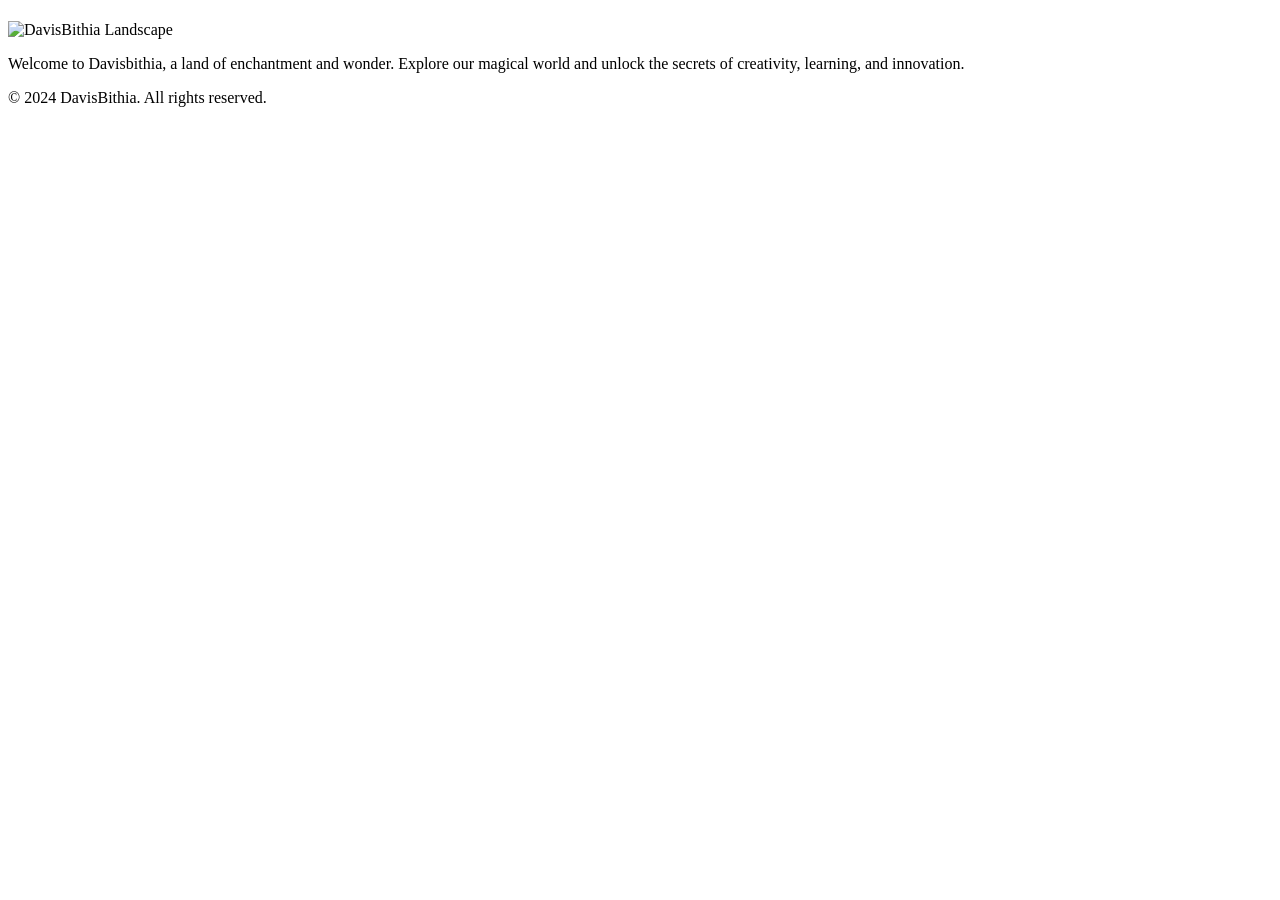
==== index.html @ 9f544354 "Update the css style reference" ====
<!DOCTYPE html>
<html lang="en">
<head>
    <meta charset="UTF-8">
    <meta name="viewport" content="width=device-width, initial-scale=1.0">
    <title>Welcome to DavisBithia</title>
    <link rel="stylesheet" href="style.css">
</head>
<body>
    <header>
        <h1></h1>
    </header>
    <main>
        <img src="assets/davisbithia.png" alt="DavisBithia Landscape">
        <section class="description">
            <p>Welcome to Davisbithia, a land of enchantment and wonder. Explore our magical world and unlock the secrets of creativity, learning, and innovation.</p>
        </section>
        <!-- <section class="topics">
            <h2>Explore Our Topics</h2>
            <ul>
                <li><a href="#second-brain">Creating a Second Brain</a></li>
                <li><a href="#private-llms">Learning to Use Private LLMs for AI</a></li>
            </ul>
        </section> -->
    </main>
    <footer>
        <p>&copy; 2024 DavisBithia. All rights reserved.</p>
    </footer>
</body>
</html>
---- style.css ----
.responsive-image {
    width: 100%; /* Make the image width 100% of the container */
    height: auto; /* Keep the aspect ratio of the image */
}

/* body, html {
    font-family: 'Arial', sans-serif;
    margin: 0;
    padding: 0;
    background-color: #f0f8ff;
    color: #333;
    text-align: center;
    overflow-x: hidden;
}

header {
    background-color: #6b8e23;
    color: #fff;
    padding: 20px;
}

main {
    padding: 20px;
}

img {
    max-width: 100%;
    height: auto;
    border-radius: 10px;
}

.description {
    margin: 20px 0;
}

.topics {
    margin: 20px 0;
}

.topics ul {
    list-style-type: none;
    padding: 0;
}

.topics li {
    margin: 10px 0;
}

.topics a {
    text-decoration: none;
    color: #6b8e23;
    font-weight: bold;
}

footer {
    background-color: #6b8e23;
    color: #fff;
    padding: 10px;
    position: fixed;
    width: 100%;
    bottom: 0;
}
 */
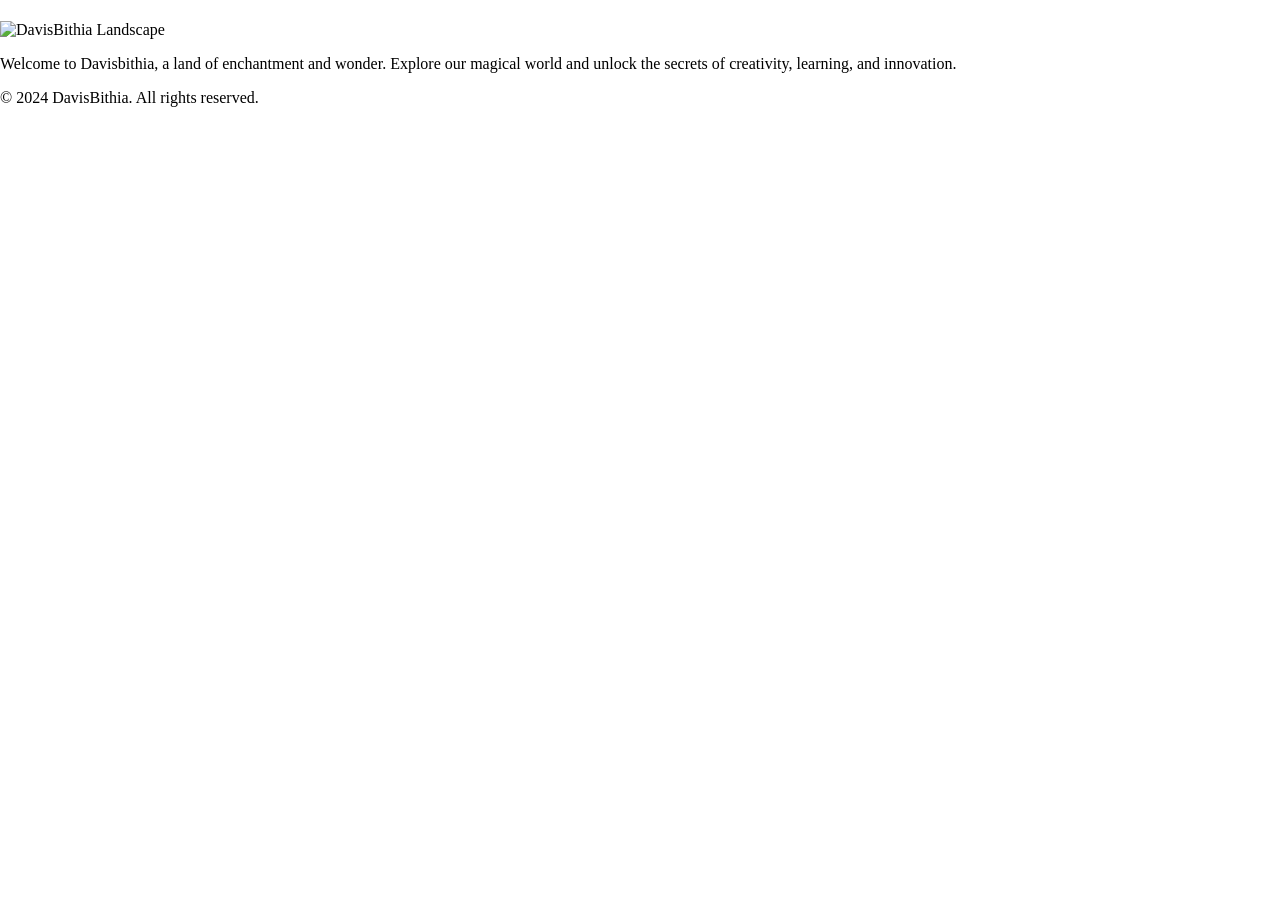
==== commit 498b90ef: "Make image responsive to fit screen size - Add responsive-image class to main image - Add body/html " ====
--- a/index.html
+++ b/index.html
@@ -11,7 +11,7 @@
         <h1></h1>
     </header>
     <main>
-        <img src="assets/davisbithia.png" alt="DavisBithia Landscape">
+        <img src="assets/davisbithia-header.png" alt="DavisBithia Landscape" class="responsive-image">
         <section class="description">
             <p>Welcome to Davisbithia, a land of enchantment and wonder. Explore our magical world and unlock the secrets of creativity, learning, and innovation.</p>
         </section>
--- a/style.css
+++ b/style.css
@@ -1,6 +1,22 @@
+body, html {
+    margin: 0;
+    padding: 0;
+    width: 100%;
+    height: 100%;
+    overflow-x: hidden; /* Prevent horizontal scrolling */
+}
+
+main {
+    width: 100%;
+    padding: 0;
+    margin: 0;
+}
+
 .responsive-image {
     width: 100%; /* Make the image width 100% of the container */
+    max-width: 100%; /* Prevent image from exceeding container */
     height: auto; /* Keep the aspect ratio of the image */
+    display: block; /* Remove any inline spacing */
 }
 
 /* body, html {
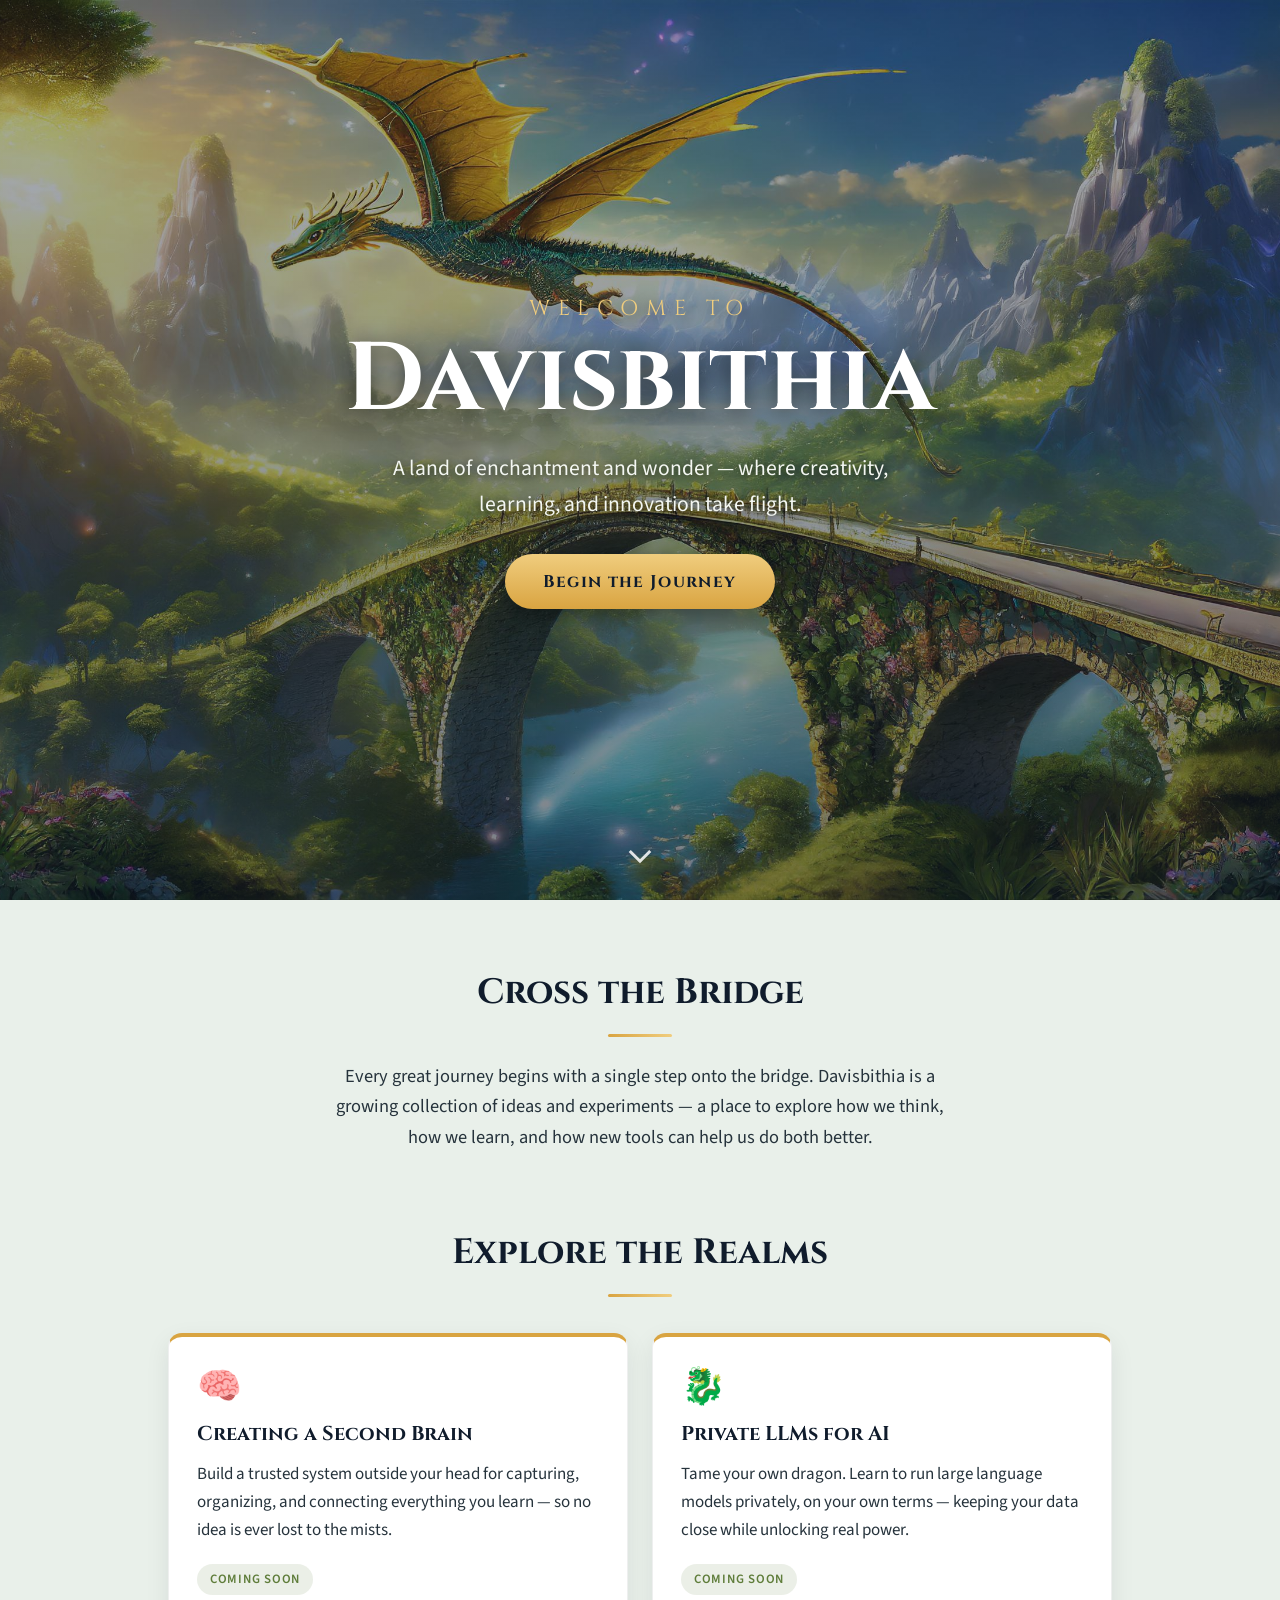
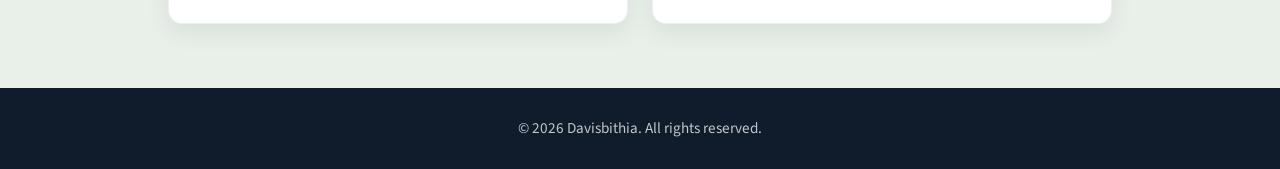
==== commit 54ee4a22: "Redesign landing page with full-screen hero and topic cards - Full-viewport hero using the dragon ar" ====
--- a/index.html
+++ b/index.html
@@ -3,28 +3,68 @@
 <head>
     <meta charset="UTF-8">
     <meta name="viewport" content="width=device-width, initial-scale=1.0">
-    <title>Welcome to DavisBithia</title>
+    <title>Davisbithia — A Land of Enchantment &amp; Wonder</title>
+    <meta name="description" content="Welcome to Davisbithia, a land of enchantment and wonder. Explore a magical world of creativity, learning, and innovation.">
+    <link rel="preconnect" href="https://fonts.googleapis.com">
+    <link rel="preconnect" href="https://fonts.gstatic.com" crossorigin>
+    <link href="https://fonts.googleapis.com/css2?family=Cinzel:wght@500;700&family=Source+Sans+3:ital,wght@0,400;0,600;1,400&display=swap" rel="stylesheet">
     <link rel="stylesheet" href="style.css">
 </head>
 <body>
-    <header>
-        <h1></h1>
+
+    <!-- Hero -->
+    <header class="hero">
+        <div class="hero-overlay">
+            <p class="hero-kicker">Welcome to</p>
+            <h1 class="hero-title">Davisbithia</h1>
+            <p class="hero-tagline">A land of enchantment and wonder — where creativity, learning, and innovation take flight.</p>
+            <a class="hero-cta" href="#explore">Begin the Journey</a>
+        </div>
+        <a class="hero-scroll" href="#explore" aria-label="Scroll down to explore">
+            <span class="chevron"></span>
+        </a>
     </header>
+
     <main>
-        <img src="assets/davisbithia-header.png" alt="DavisBithia Landscape" class="responsive-image">
-        <section class="description">
-            <p>Welcome to Davisbithia, a land of enchantment and wonder. Explore our magical world and unlock the secrets of creativity, learning, and innovation.</p>
+        <!-- Intro -->
+        <section class="intro" id="explore">
+            <h2>Cross the Bridge</h2>
+            <p>
+                Every great journey begins with a single step onto the bridge. Davisbithia is a
+                growing collection of ideas and experiments — a place to explore how we think,
+                how we learn, and how new tools can help us do both better.
+            </p>
         </section>
-        <!-- <section class="topics">
-            <h2>Explore Our Topics</h2>
-            <ul>
-                <li><a href="#second-brain">Creating a Second Brain</a></li>
-                <li><a href="#private-llms">Learning to Use Private LLMs for AI</a></li>
-            </ul>
-        </section> -->
+
+        <!-- Topics -->
+        <section class="topics">
+            <h2>Explore the Realms</h2>
+            <div class="card-grid">
+                <article class="card">
+                    <div class="card-icon" aria-hidden="true">🧠</div>
+                    <h3>Creating a Second Brain</h3>
+                    <p>
+                        Build a trusted system outside your head for capturing, organizing, and
+                        connecting everything you learn — so no idea is ever lost to the mists.
+                    </p>
+                    <span class="card-badge">Coming soon</span>
+                </article>
+                <article class="card">
+                    <div class="card-icon" aria-hidden="true">🐉</div>
+                    <h3>Private LLMs for AI</h3>
+                    <p>
+                        Tame your own dragon. Learn to run large language models privately, on
+                        your own terms — keeping your data close while unlocking real power.
+                    </p>
+                    <span class="card-badge">Coming soon</span>
+                </article>
+            </div>
+        </section>
     </main>
+
     <footer>
-        <p>&copy; 2024 DavisBithia. All rights reserved.</p>
+        <p>&copy; 2026 Davisbithia. All rights reserved.</p>
     </footer>
+
 </body>
 </html>
--- a/style.css
+++ b/style.css
@@ -1,79 +1,227 @@
-body, html {
+/* ===== Davisbithia — palette drawn from the hero artwork =====
+   deep night blue, misty valley green, dragon gold          */
+
+:root {
+    --night:      #101c2c;
+    --night-soft: #182a40;
+    --mist:       #e9f0ea;
+    --ink:        #26333c;
+    --gold:       #d9a441;
+    --gold-soft:  #f0cd7e;
+    --leaf:       #5f7d3a;
+    --heading:    'Cinzel', 'Georgia', serif;
+    --body:       'Source Sans 3', 'Helvetica Neue', Arial, sans-serif;
+}
+
+* { box-sizing: border-box; }
+
+html { scroll-behavior: smooth; }
+
+body {
     margin: 0;
-    padding: 0;
-    width: 100%;
-    height: 100%;
-    overflow-x: hidden; /* Prevent horizontal scrolling */
-}
+    font-family: var(--body);
+    font-size: 1.0625rem;
+    line-height: 1.65;
+    color: var(--ink);
+    background-color: var(--mist);
+}
+
+/* ===== Hero ===== */
+
+.hero {
+    position: relative;
+    min-height: 100svh;
+    display: flex;
+    align-items: center;
+    justify-content: center;
+    text-align: center;
+    background-image:
+        linear-gradient(rgba(16, 28, 44, 0.35), rgba(16, 28, 44, 0.55)),
+        url("assets/davisbithia_dragon.jpg");
+    background-size: cover;
+    background-position: center;
+    padding: 2rem 1.25rem;
+}
+
+.hero-overlay {
+    max-width: 46rem;
+}
+
+.hero-kicker {
+    margin: 0 0 0.25rem;
+    font-family: var(--heading);
+    font-size: clamp(1rem, 2.5vw, 1.35rem);
+    letter-spacing: 0.35em;
+    text-transform: uppercase;
+    color: var(--gold-soft);
+    text-shadow: 0 2px 12px rgba(0, 0, 0, 0.6);
+}
+
+.hero-title {
+    margin: 0;
+    font-family: var(--heading);
+    font-weight: 700;
+    font-size: clamp(3rem, 10vw, 6rem);
+    line-height: 1.05;
+    color: #fff;
+    text-shadow: 0 3px 24px rgba(0, 0, 0, 0.65);
+}
+
+.hero-tagline {
+    margin: 1.25rem auto 2rem;
+    max-width: 34rem;
+    font-size: clamp(1.1rem, 2.8vw, 1.35rem);
+    color: #f4f7f2;
+    text-shadow: 0 2px 10px rgba(0, 0, 0, 0.7);
+}
+
+.hero-cta {
+    display: inline-block;
+    padding: 0.85rem 2.4rem;
+    font-family: var(--heading);
+    font-weight: 700;
+    letter-spacing: 0.08em;
+    text-decoration: none;
+    color: var(--night);
+    background: linear-gradient(180deg, var(--gold-soft), var(--gold));
+    border-radius: 999px;
+    box-shadow: 0 6px 20px rgba(0, 0, 0, 0.35);
+    transition: transform 0.15s ease, box-shadow 0.15s ease;
+}
+
+.hero-cta:hover,
+.hero-cta:focus-visible {
+    transform: translateY(-2px);
+    box-shadow: 0 10px 26px rgba(0, 0, 0, 0.45);
+}
+
+.hero-scroll {
+    position: absolute;
+    bottom: 1.5rem;
+    left: 50%;
+    transform: translateX(-50%);
+    padding: 1rem;
+}
+
+.chevron {
+    display: block;
+    width: 1rem;
+    height: 1rem;
+    border-right: 3px solid rgba(255, 255, 255, 0.85);
+    border-bottom: 3px solid rgba(255, 255, 255, 0.85);
+    transform: rotate(45deg);
+    animation: bob 2s ease-in-out infinite;
+}
+
+@keyframes bob {
+    0%, 100% { transform: rotate(45deg) translate(0, 0); }
+    50%      { transform: rotate(45deg) translate(4px, 4px); }
+}
+
+@media (prefers-reduced-motion: reduce) {
+    html { scroll-behavior: auto; }
+    .chevron { animation: none; }
+}
+
+/* ===== Sections ===== */
 
 main {
-    width: 100%;
-    padding: 0;
-    margin: 0;
-}
-
-.responsive-image {
-    width: 100%; /* Make the image width 100% of the container */
-    max-width: 100%; /* Prevent image from exceeding container */
-    height: auto; /* Keep the aspect ratio of the image */
-    display: block; /* Remove any inline spacing */
-}
-
-/* body, html {
-    font-family: 'Arial', sans-serif;
-    margin: 0;
-    padding: 0;
-    background-color: #f0f8ff;
-    color: #333;
-    text-align: center;
-    overflow-x: hidden;
-}
-
-header {
-    background-color: #6b8e23;
-    color: #fff;
-    padding: 20px;
-}
-
-main {
-    padding: 20px;
-}
-
-img {
-    max-width: 100%;
-    height: auto;
-    border-radius: 10px;
-}
-
-.description {
-    margin: 20px 0;
-}
+    max-width: 62rem;
+    margin: 0 auto;
+    padding: 4rem 1.5rem;
+}
+
+h2 {
+    font-family: var(--heading);
+    font-size: clamp(1.6rem, 4vw, 2.2rem);
+    color: var(--night);
+    text-align: center;
+    margin: 0 0 1rem;
+}
+
+h2::after {
+    content: "";
+    display: block;
+    width: 4rem;
+    height: 3px;
+    margin: 0.75rem auto 0;
+    background: linear-gradient(90deg, var(--gold), var(--gold-soft));
+    border-radius: 2px;
+}
+
+.intro p {
+    max-width: 40rem;
+    margin: 1.5rem auto 0;
+    text-align: center;
+    font-size: 1.15rem;
+}
+
+/* ===== Topic cards ===== */
 
 .topics {
-    margin: 20px 0;
-}
-
-.topics ul {
-    list-style-type: none;
-    padding: 0;
-}
-
-.topics li {
-    margin: 10px 0;
-}
-
-.topics a {
-    text-decoration: none;
-    color: #6b8e23;
-    font-weight: bold;
-}
+    margin-top: 4.5rem;
+}
+
+.card-grid {
+    display: grid;
+    grid-template-columns: repeat(auto-fit, minmax(17rem, 1fr));
+    gap: 1.5rem;
+    margin-top: 2.25rem;
+}
+
+.card {
+    position: relative;
+    background: #fff;
+    border: 1px solid rgba(38, 51, 60, 0.08);
+    border-top: 4px solid var(--gold);
+    border-radius: 14px;
+    padding: 2rem 1.75rem 1.75rem;
+    box-shadow: 0 8px 24px rgba(16, 28, 44, 0.08);
+    transition: transform 0.15s ease, box-shadow 0.15s ease;
+}
+
+.card:hover {
+    transform: translateY(-4px);
+    box-shadow: 0 14px 32px rgba(16, 28, 44, 0.14);
+}
+
+.card-icon {
+    font-size: 2.25rem;
+    line-height: 1;
+    margin-bottom: 0.75rem;
+}
+
+.card h3 {
+    font-family: var(--heading);
+    font-size: 1.25rem;
+    color: var(--night);
+    margin: 0 0 0.6rem;
+}
+
+.card p {
+    margin: 0 0 1.25rem;
+}
+
+.card-badge {
+    display: inline-block;
+    font-size: 0.8rem;
+    font-weight: 600;
+    letter-spacing: 0.06em;
+    text-transform: uppercase;
+    color: var(--leaf);
+    background: rgba(95, 125, 58, 0.12);
+    padding: 0.3rem 0.8rem;
+    border-radius: 999px;
+}
+
+/* ===== Footer ===== */
 
 footer {
-    background-color: #6b8e23;
-    color: #fff;
-    padding: 10px;
-    position: fixed;
-    width: 100%;
-    bottom: 0;
-}
- */+    background: var(--night);
+    color: rgba(255, 255, 255, 0.75);
+    text-align: center;
+    padding: 1.75rem 1rem;
+    font-size: 0.95rem;
+}
+
+footer p { margin: 0; }
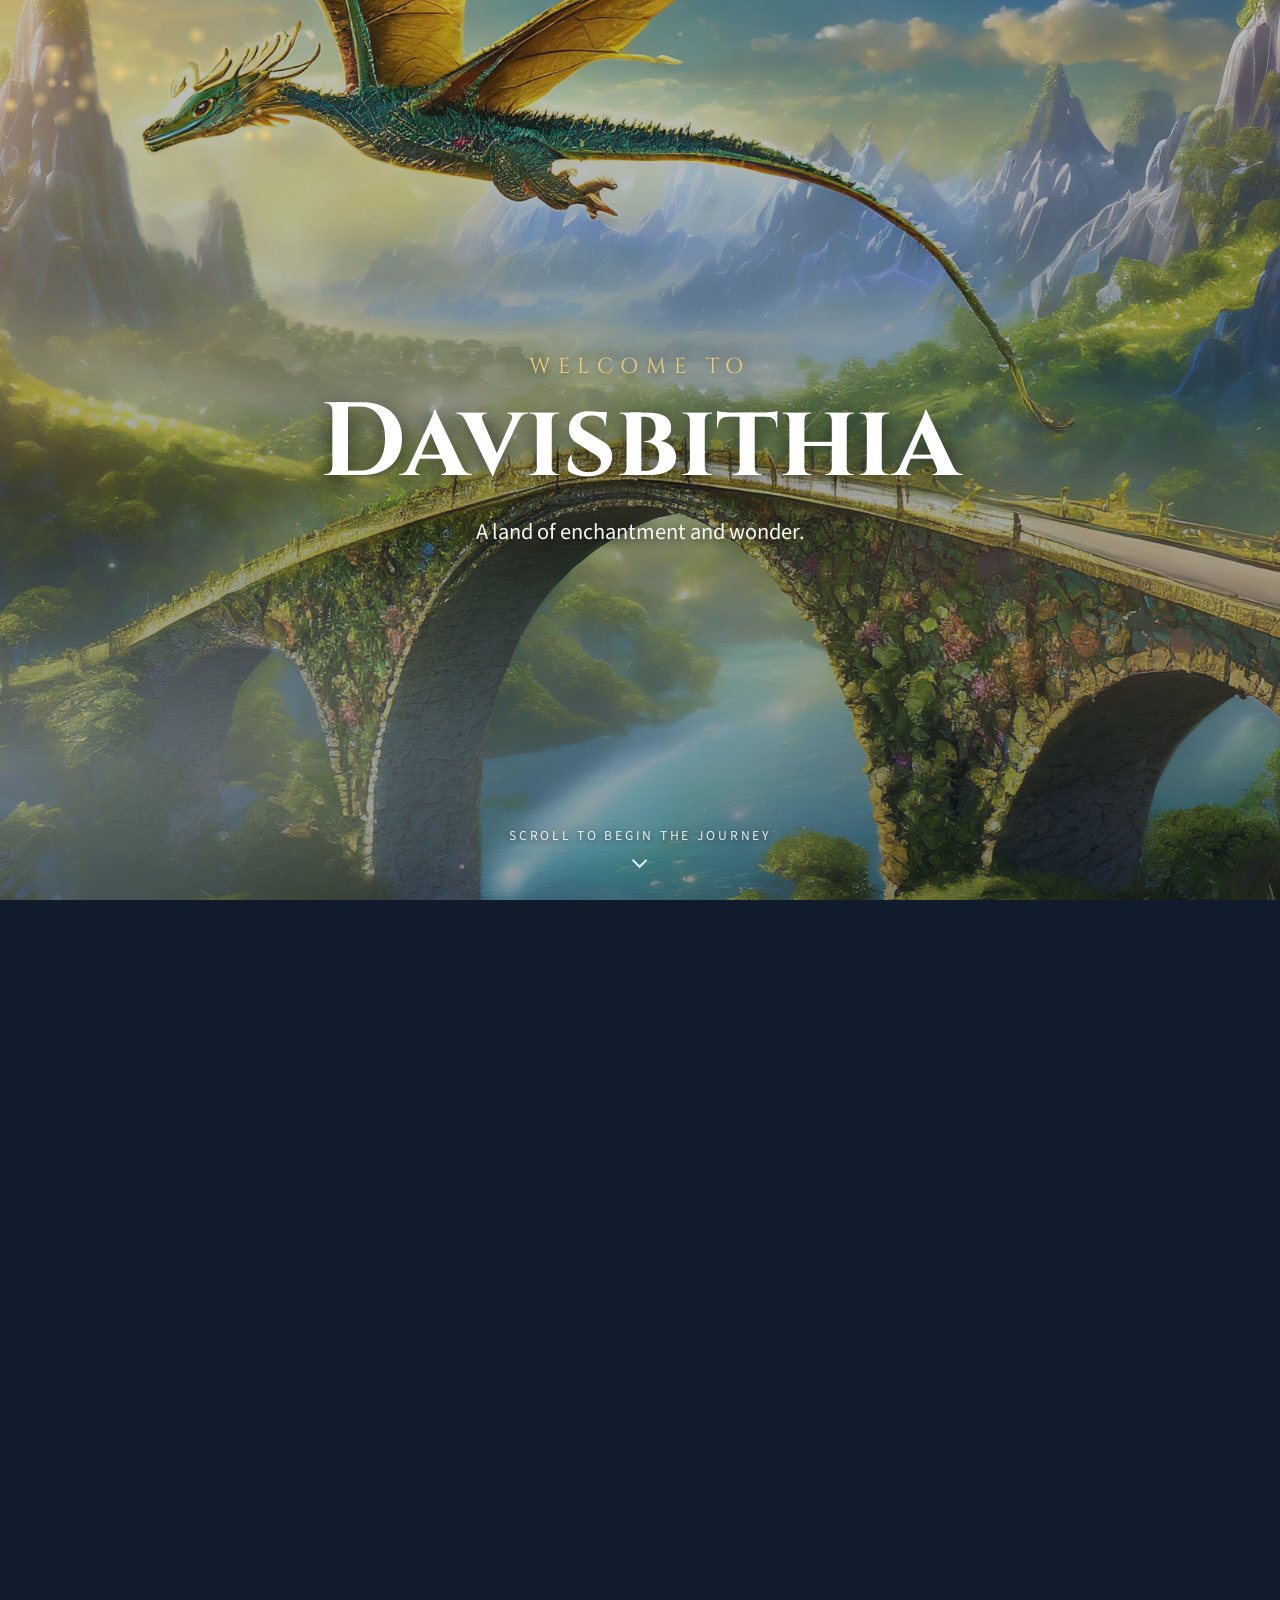
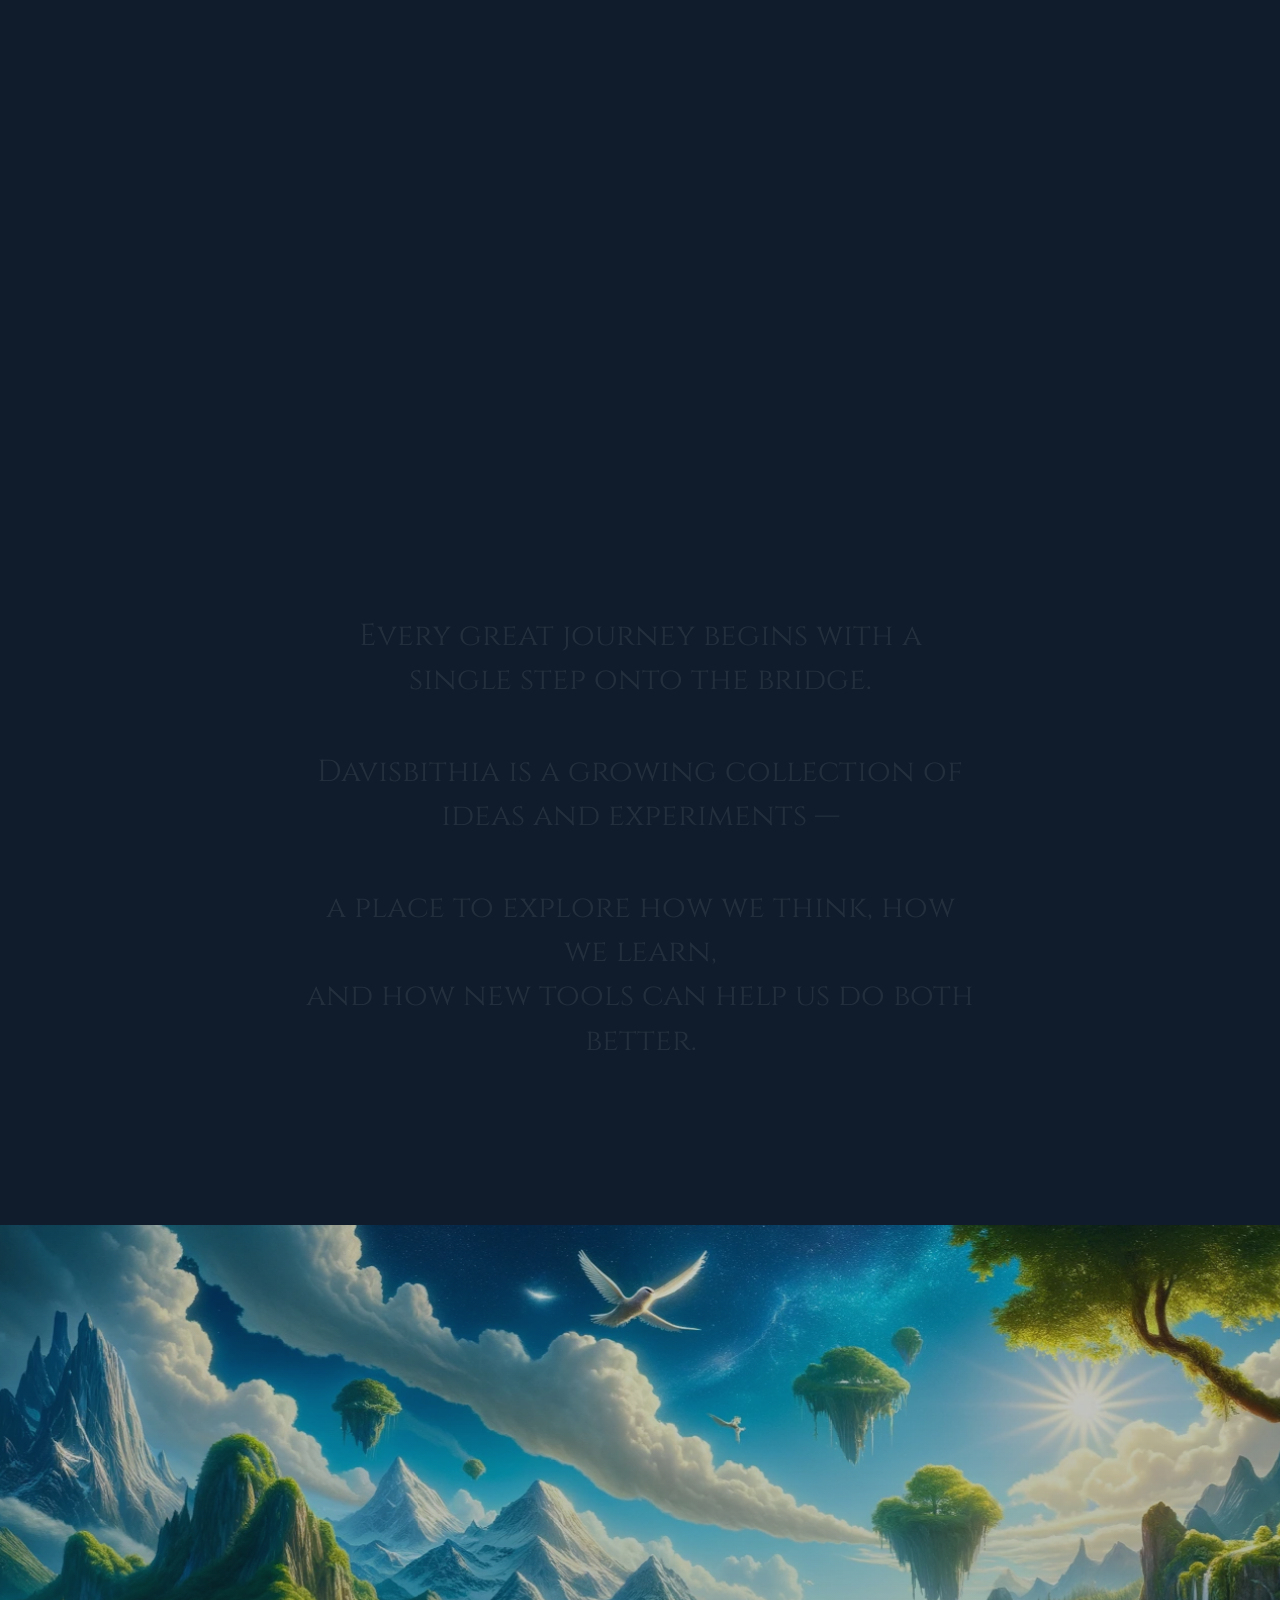
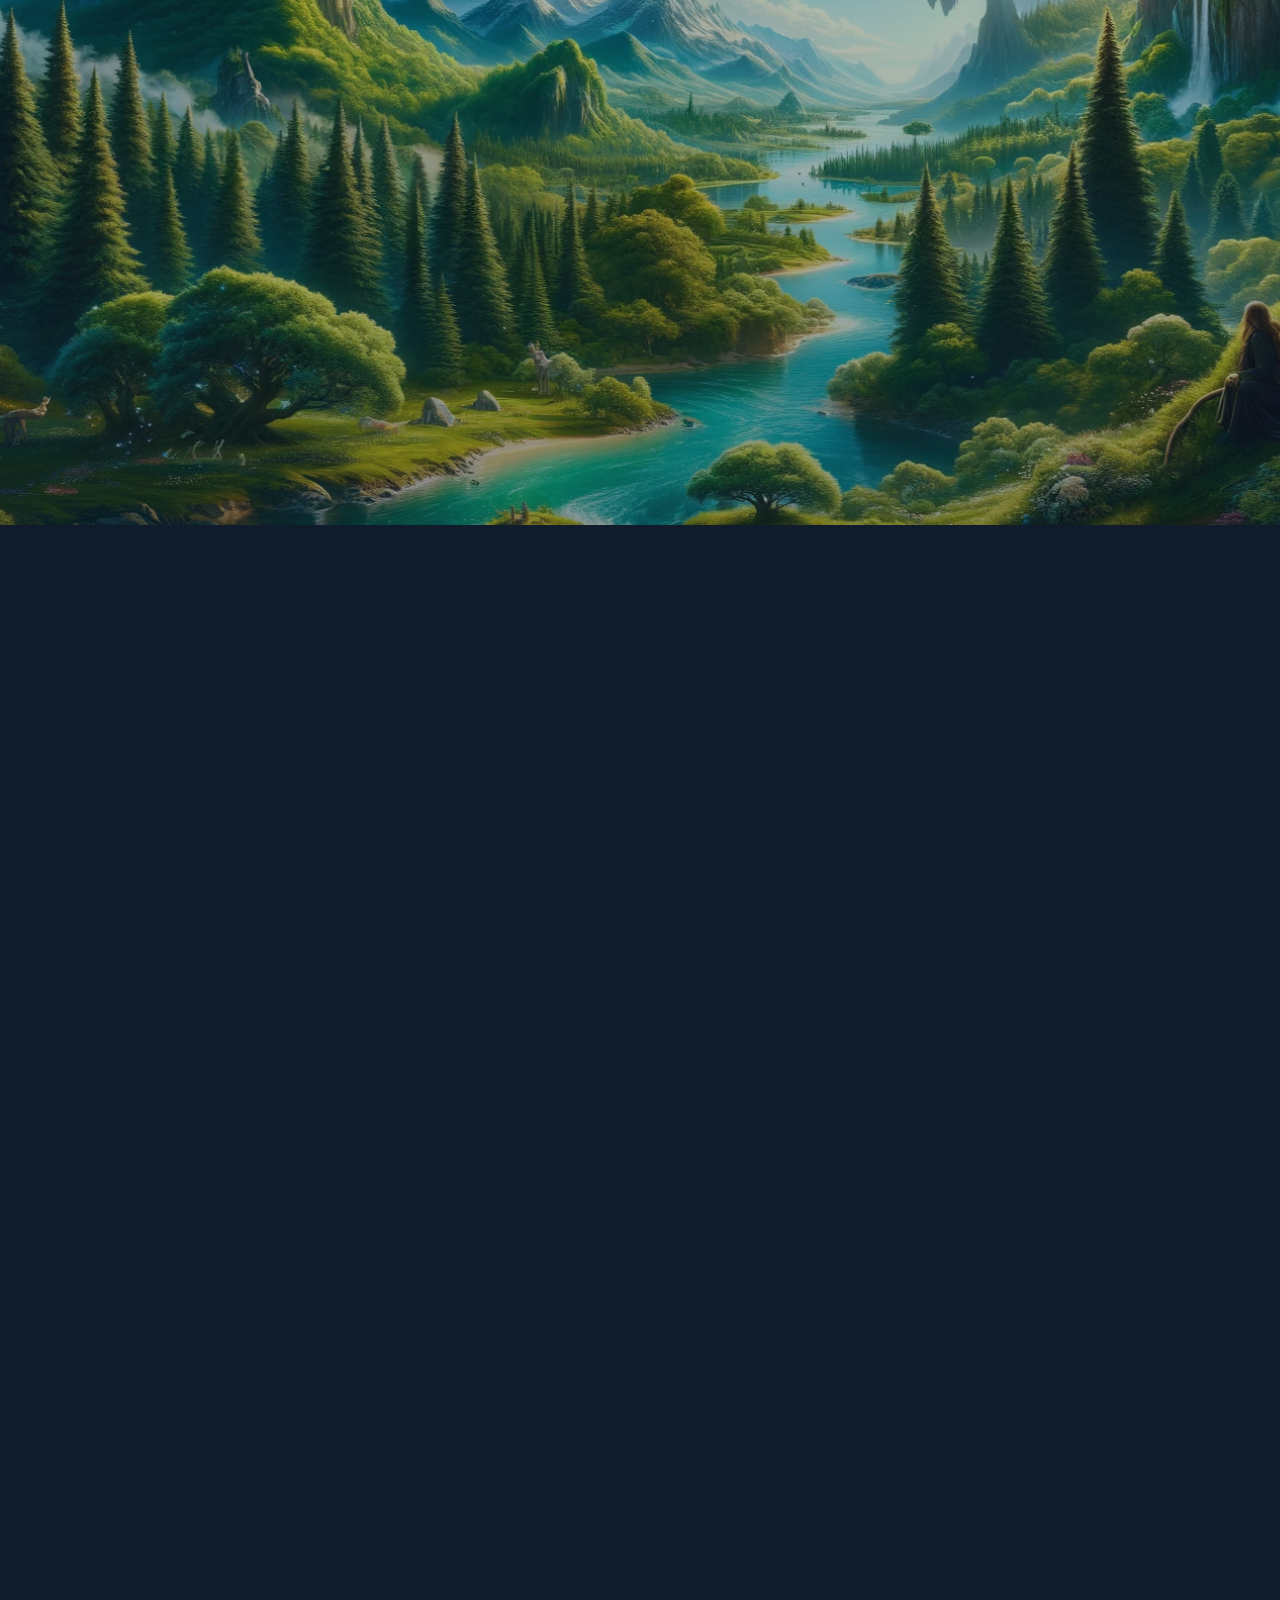
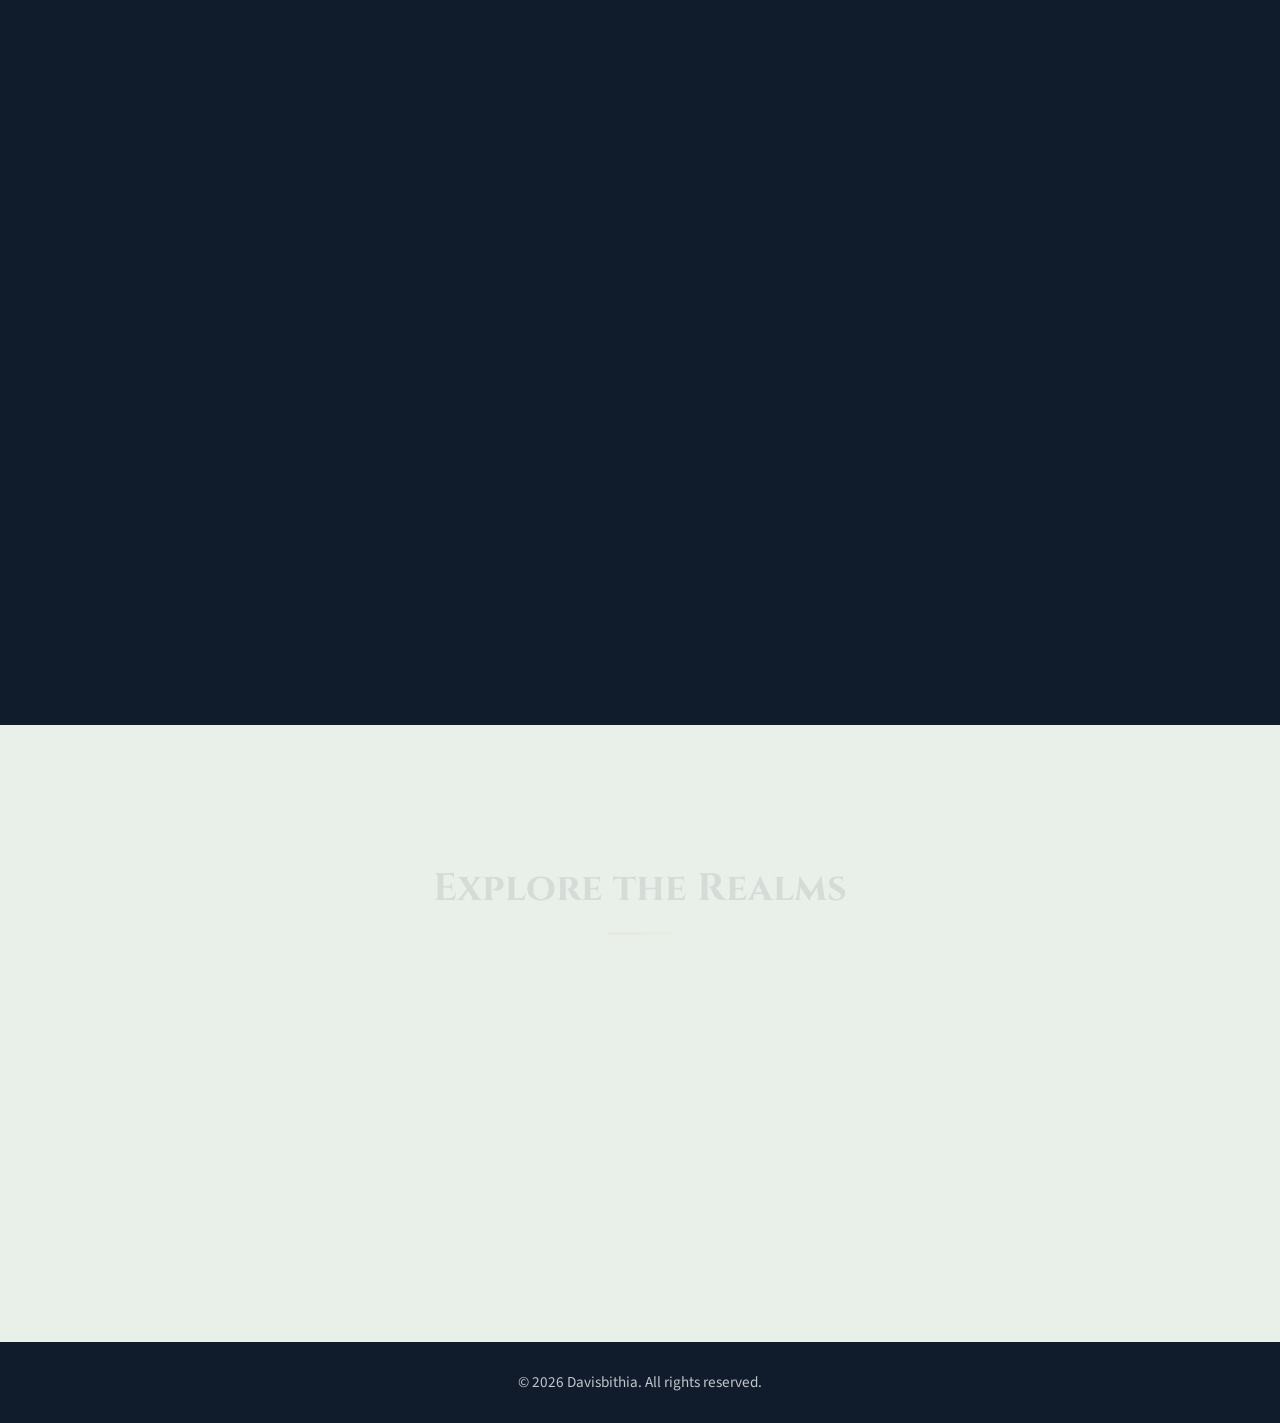
==== commit 007484b7: "Add scrollytelling experience with pinned scenes and scroll-driven animation - Pinned hero: scroll s" ====
--- a/index.html
+++ b/index.html
@@ -4,7 +4,7 @@
     <meta charset="UTF-8">
     <meta name="viewport" content="width=device-width, initial-scale=1.0">
     <title>Davisbithia — A Land of Enchantment &amp; Wonder</title>
-    <meta name="description" content="Welcome to Davisbithia, a land of enchantment and wonder. Explore a magical world of creativity, learning, and innovation.">
+    <meta name="description" content="Welcome to Davisbithia, a land of enchantment and wonder. Scroll to journey through a magical world of creativity, learning, and innovation.">
     <link rel="preconnect" href="https://fonts.googleapis.com">
     <link rel="preconnect" href="https://fonts.gstatic.com" crossorigin>
     <link href="https://fonts.googleapis.com/css2?family=Cinzel:wght@500;700&family=Source+Sans+3:ital,wght@0,400;0,600;1,400&display=swap" rel="stylesheet">
@@ -12,59 +12,73 @@
 </head>
 <body>
 
-    <!-- Hero -->
-    <header class="hero">
-        <div class="hero-overlay">
+    <!-- ========== Chapter 1: The Arrival (pinned hero) ========== -->
+    <section class="scene scene-hero" id="arrival">
+        <div class="scene-bg" data-hero-bg>
+            <img src="assets/davisbithia_dragon.jpg" alt="A golden dragon soars over an ivy-covered stone bridge in the valley of Davisbithia">
+        </div>
+        <div class="mist mist-1" aria-hidden="true"></div>
+        <div class="mist mist-2" aria-hidden="true"></div>
+        <canvas class="fireflies" aria-hidden="true"></canvas>
+        <div class="hero-copy">
             <p class="hero-kicker">Welcome to</p>
             <h1 class="hero-title">Davisbithia</h1>
-            <p class="hero-tagline">A land of enchantment and wonder — where creativity, learning, and innovation take flight.</p>
-            <a class="hero-cta" href="#explore">Begin the Journey</a>
+            <p class="hero-tagline">A land of enchantment and wonder.</p>
         </div>
-        <a class="hero-scroll" href="#explore" aria-label="Scroll down to explore">
-            <span class="chevron"></span>
-        </a>
-    </header>
+        <p class="scroll-hint" aria-hidden="true">Scroll to begin the journey<span class="chevron"></span></p>
+    </section>
 
-    <main>
-        <!-- Intro -->
-        <section class="intro" id="explore">
-            <h2>Cross the Bridge</h2>
-            <p>
-                Every great journey begins with a single step onto the bridge. Davisbithia is a
-                growing collection of ideas and experiments — a place to explore how we think,
-                how we learn, and how new tools can help us do both better.
-            </p>
-        </section>
+    <!-- ========== Chapter 2: Crossing (text interlude) ========== -->
+    <section class="interlude" id="crossing">
+        <p class="interlude-line" data-reveal>Every great journey begins with a single step onto the bridge.</p>
+        <p class="interlude-line" data-reveal>Davisbithia is a growing collection of ideas and experiments —</p>
+        <p class="interlude-line" data-reveal>a place to explore how we think, how we learn,<br>and how new tools can help us do both better.</p>
+    </section>
 
-        <!-- Topics -->
-        <section class="topics">
-            <h2>Explore the Realms</h2>
-            <div class="card-grid">
-                <article class="card">
-                    <div class="card-icon" aria-hidden="true">🧠</div>
-                    <h3>Creating a Second Brain</h3>
-                    <p>
-                        Build a trusted system outside your head for capturing, organizing, and
-                        connecting everything you learn — so no idea is ever lost to the mists.
-                    </p>
-                    <span class="card-badge">Coming soon</span>
-                </article>
-                <article class="card">
-                    <div class="card-icon" aria-hidden="true">🐉</div>
-                    <h3>Private LLMs for AI</h3>
-                    <p>
-                        Tame your own dragon. Learn to run large language models privately, on
-                        your own terms — keeping your data close while unlocking real power.
-                    </p>
-                    <span class="card-badge">Coming soon</span>
-                </article>
-            </div>
-        </section>
-    </main>
+    <!-- ========== Chapter 3: The Valley (pinned scene with captions) ========== -->
+    <section class="scene scene-valley" id="valley">
+        <div class="scene-bg" data-valley-bg>
+            <img src="assets/davisbithia.webp" alt="A river valley in Davisbithia with floating islands, waterfalls, and snow-capped peaks">
+        </div>
+        <div class="valley-shade" aria-hidden="true"></div>
+        <div class="caption-stack">
+            <p class="valley-caption" data-caption>Beyond the bridge, the valley opens.</p>
+            <p class="valley-caption" data-caption>Islands drift where ideas take flight.</p>
+            <p class="valley-caption" data-caption>Two realms await the curious traveler.</p>
+        </div>
+    </section>
+
+    <!-- ========== Chapter 4: The Realms (topic cards) ========== -->
+    <section class="realms" id="realms">
+        <h2 data-reveal>Explore the Realms</h2>
+        <div class="card-grid">
+            <article class="card" data-card>
+                <div class="card-icon" aria-hidden="true">🧠</div>
+                <h3>Creating a Second Brain</h3>
+                <p>
+                    Build a trusted system outside your head for capturing, organizing, and
+                    connecting everything you learn — so no idea is ever lost to the mists.
+                </p>
+                <span class="card-badge">Coming soon</span>
+            </article>
+            <article class="card" data-card>
+                <div class="card-icon" aria-hidden="true">🐉</div>
+                <h3>Private LLMs for AI</h3>
+                <p>
+                    Tame your own dragon. Learn to run large language models privately, on
+                    your own terms — keeping your data close while unlocking real power.
+                </p>
+                <span class="card-badge">Coming soon</span>
+            </article>
+        </div>
+    </section>
 
     <footer>
         <p>&copy; 2026 Davisbithia. All rights reserved.</p>
     </footer>
 
+    <script src="assets/js/gsap.min.js"></script>
+    <script src="assets/js/ScrollTrigger.min.js"></script>
+    <script src="assets/js/main.js"></script>
 </body>
 </html>
--- a/style.css
+++ b/style.css
@@ -1,9 +1,8 @@
-/* ===== Davisbithia — palette drawn from the hero artwork =====
-   deep night blue, misty valley green, dragon gold          */
+/* ===== Davisbithia — scrollytelling =====
+   palette drawn from the artwork: night blue, mist green, dragon gold */
 
 :root {
     --night:      #101c2c;
-    --night-soft: #182a40;
     --mist:       #e9f0ea;
     --ink:        #26333c;
     --gold:       #d9a441;
@@ -15,36 +14,56 @@
 
 * { box-sizing: border-box; }
 
-html { scroll-behavior: smooth; }
-
 body {
     margin: 0;
     font-family: var(--body);
     font-size: 1.0625rem;
     line-height: 1.65;
     color: var(--ink);
-    background-color: var(--mist);
-}
-
-/* ===== Hero ===== */
-
-.hero {
+    background-color: var(--night);
+    overflow-x: hidden;
+}
+
+/* ===== Pinned scenes (hero + valley) ===== */
+
+.scene {
     position: relative;
-    min-height: 100svh;
+    height: 100svh;
+    overflow: hidden;
     display: flex;
     align-items: center;
     justify-content: center;
-    text-align: center;
-    background-image:
-        linear-gradient(rgba(16, 28, 44, 0.35), rgba(16, 28, 44, 0.55)),
-        url("assets/davisbithia_dragon.jpg");
-    background-size: cover;
-    background-position: center;
-    padding: 2rem 1.25rem;
-}
-
-.hero-overlay {
-    max-width: 46rem;
+}
+
+.scene-bg {
+    position: absolute;
+    inset: 0;
+    will-change: transform;
+}
+
+.scene-bg img {
+    width: 100%;
+    height: 100%;
+    object-fit: cover;
+    display: block;
+}
+
+/* --- Chapter 1: hero --- */
+
+.scene-hero::after {          /* gentle darkening for text legibility */
+    content: "";
+    position: absolute;
+    inset: 0;
+    background: linear-gradient(rgba(16, 28, 44, 0.25), rgba(16, 28, 44, 0.5));
+    pointer-events: none;
+}
+
+.hero-copy {
+    position: relative;
+    z-index: 3;
+    text-align: center;
+    padding: 0 1.25rem;
+    will-change: transform, opacity;
 }
 
 .hero-kicker {
@@ -61,54 +80,41 @@
     margin: 0;
     font-family: var(--heading);
     font-weight: 700;
-    font-size: clamp(3rem, 10vw, 6rem);
+    font-size: clamp(3rem, 10vw, 6.5rem);
     line-height: 1.05;
     color: #fff;
     text-shadow: 0 3px 24px rgba(0, 0, 0, 0.65);
 }
 
 .hero-tagline {
-    margin: 1.25rem auto 2rem;
+    margin: 1rem auto 0;
     max-width: 34rem;
-    font-size: clamp(1.1rem, 2.8vw, 1.35rem);
+    font-size: clamp(1.1rem, 2.8vw, 1.4rem);
     color: #f4f7f2;
     text-shadow: 0 2px 10px rgba(0, 0, 0, 0.7);
 }
 
-.hero-cta {
-    display: inline-block;
-    padding: 0.85rem 2.4rem;
-    font-family: var(--heading);
-    font-weight: 700;
-    letter-spacing: 0.08em;
-    text-decoration: none;
-    color: var(--night);
-    background: linear-gradient(180deg, var(--gold-soft), var(--gold));
-    border-radius: 999px;
-    box-shadow: 0 6px 20px rgba(0, 0, 0, 0.35);
-    transition: transform 0.15s ease, box-shadow 0.15s ease;
-}
-
-.hero-cta:hover,
-.hero-cta:focus-visible {
-    transform: translateY(-2px);
-    box-shadow: 0 10px 26px rgba(0, 0, 0, 0.45);
-}
-
-.hero-scroll {
-    position: absolute;
-    bottom: 1.5rem;
-    left: 50%;
-    transform: translateX(-50%);
-    padding: 1rem;
+.scroll-hint {
+    position: absolute;
+    bottom: 1.25rem;
+    left: 0;
+    right: 0;
+    z-index: 3;
+    text-align: center;
+    font-size: 0.85rem;
+    letter-spacing: 0.2em;
+    text-transform: uppercase;
+    color: rgba(255, 255, 255, 0.85);
+    text-shadow: 0 1px 6px rgba(0, 0, 0, 0.6);
 }
 
 .chevron {
     display: block;
-    width: 1rem;
-    height: 1rem;
-    border-right: 3px solid rgba(255, 255, 255, 0.85);
-    border-bottom: 3px solid rgba(255, 255, 255, 0.85);
+    width: 0.7rem;
+    height: 0.7rem;
+    margin: 0.5rem auto 0;
+    border-right: 2px solid rgba(255, 255, 255, 0.85);
+    border-bottom: 2px solid rgba(255, 255, 255, 0.85);
     transform: rotate(45deg);
     animation: bob 2s ease-in-out infinite;
 }
@@ -118,28 +124,103 @@
     50%      { transform: rotate(45deg) translate(4px, 4px); }
 }
 
-@media (prefers-reduced-motion: reduce) {
-    html { scroll-behavior: auto; }
-    .chevron { animation: none; }
-}
-
-/* ===== Sections ===== */
-
-main {
-    max-width: 62rem;
+/* --- drifting mist layers --- */
+
+.mist {
+    position: absolute;
+    inset: -20% -40%;
+    z-index: 2;
+    pointer-events: none;
+    will-change: transform;
+}
+
+.mist-1 {
+    background: radial-gradient(ellipse 60% 30% at 30% 75%,
+        rgba(233, 240, 234, 0.35), transparent 70%);
+}
+
+.mist-2 {
+    background: radial-gradient(ellipse 55% 25% at 70% 60%,
+        rgba(240, 205, 126, 0.18), transparent 70%);
+}
+
+/* --- fireflies canvas --- */
+
+.fireflies {
+    position: absolute;
+    inset: 0;
+    z-index: 2;
+    pointer-events: none;
+}
+
+/* --- Chapter 3: valley scene --- */
+
+.valley-shade {
+    position: absolute;
+    inset: 0;
+    background: linear-gradient(rgba(16, 28, 44, 0.2), rgba(16, 28, 44, 0.45));
+    pointer-events: none;
+}
+
+.caption-stack {
+    position: relative;
+    z-index: 3;
+    height: 100%;
+    width: 100%;
+    display: grid;
+    place-items: center;
+    padding: 0 1.5rem;
+}
+
+.valley-caption {
+    grid-area: 1 / 1;            /* stack all captions in the same cell */
+    margin: 0;
+    max-width: 38rem;
+    text-align: center;
+    font-family: var(--heading);
+    font-size: clamp(1.5rem, 4.5vw, 2.6rem);
+    line-height: 1.3;
+    color: #fff;
+    text-shadow: 0 3px 18px rgba(0, 0, 0, 0.7);
+    opacity: 0;                  /* revealed one at a time by scroll */
+}
+
+/* ===== Chapter 2: text interlude ===== */
+
+.interlude {
+    background: var(--night);
+    color: var(--mist);
+    text-align: center;
+    padding: 22vh 1.5rem;
+    display: flex;
+    flex-direction: column;
+    gap: 3rem;
+}
+
+.interlude-line {
     margin: 0 auto;
-    padding: 4rem 1.5rem;
-}
-
-h2 {
-    font-family: var(--heading);
-    font-size: clamp(1.6rem, 4vw, 2.2rem);
+    max-width: 42rem;
+    font-family: var(--heading);
+    font-size: clamp(1.25rem, 3.5vw, 1.9rem);
+    line-height: 1.45;
+}
+
+/* ===== Chapter 4: realms / cards ===== */
+
+.realms {
+    background: var(--mist);
+    padding: 6rem 1.5rem 7rem;
+}
+
+.realms h2 {
+    font-family: var(--heading);
+    font-size: clamp(1.7rem, 4.5vw, 2.4rem);
     color: var(--night);
     text-align: center;
     margin: 0 0 1rem;
 }
 
-h2::after {
+.realms h2::after {
     content: "";
     display: block;
     width: 4rem;
@@ -149,28 +230,15 @@
     border-radius: 2px;
 }
 
-.intro p {
-    max-width: 40rem;
-    margin: 1.5rem auto 0;
-    text-align: center;
-    font-size: 1.15rem;
-}
-
-/* ===== Topic cards ===== */
-
-.topics {
-    margin-top: 4.5rem;
-}
-
 .card-grid {
     display: grid;
     grid-template-columns: repeat(auto-fit, minmax(17rem, 1fr));
     gap: 1.5rem;
-    margin-top: 2.25rem;
+    max-width: 62rem;
+    margin: 2.5rem auto 0;
 }
 
 .card {
-    position: relative;
     background: #fff;
     border: 1px solid rgba(38, 51, 60, 0.08);
     border-top: 4px solid var(--gold);
@@ -198,9 +266,7 @@
     margin: 0 0 0.6rem;
 }
 
-.card p {
-    margin: 0 0 1.25rem;
-}
+.card p { margin: 0 0 1.25rem; }
 
 .card-badge {
     display: inline-block;
@@ -225,3 +291,17 @@
 }
 
 footer p { margin: 0; }
+
+/* ===== Reduced motion: everything visible, nothing animates ===== */
+
+@media (prefers-reduced-motion: reduce) {
+    .chevron { animation: none; }
+    .valley-caption { opacity: 1; position: static; }
+    .caption-stack {
+        display: flex;
+        flex-direction: column;
+        justify-content: center;
+        gap: 1.5rem;
+    }
+    .fireflies { display: none; }
+}
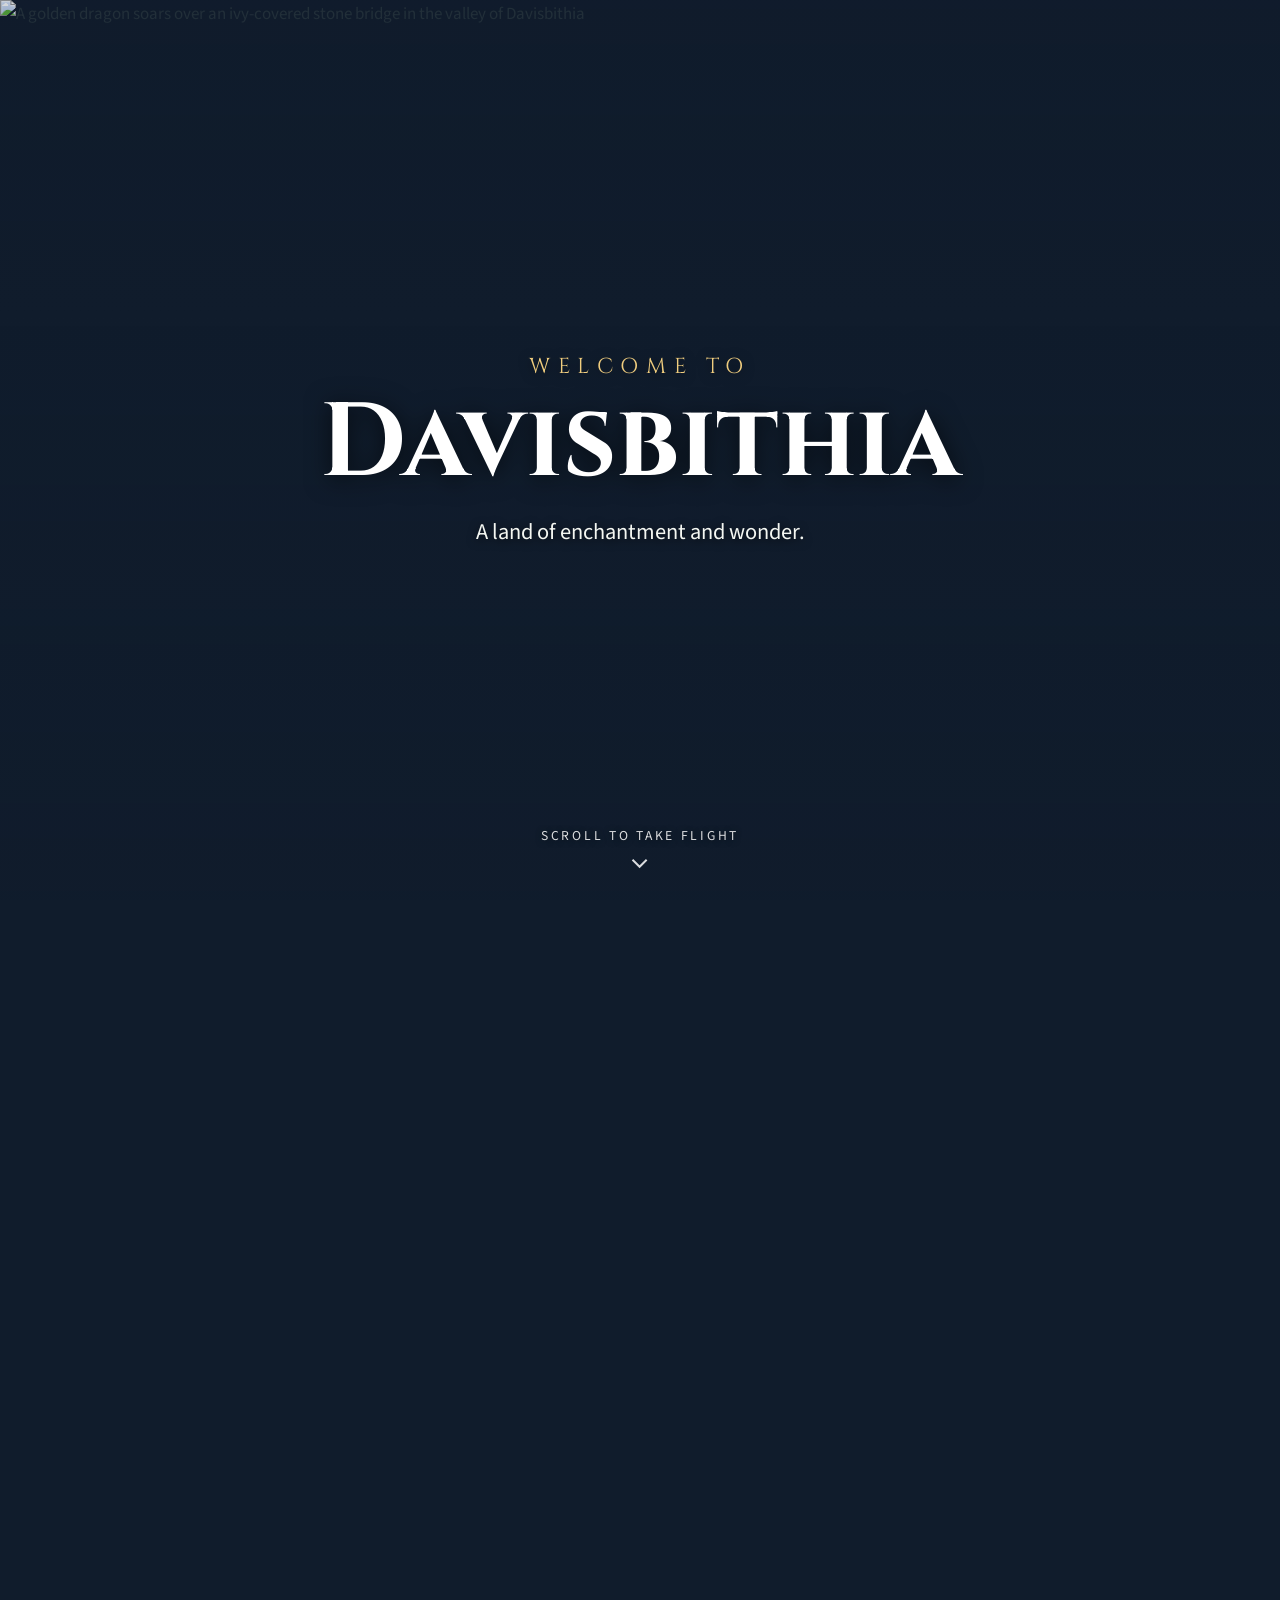
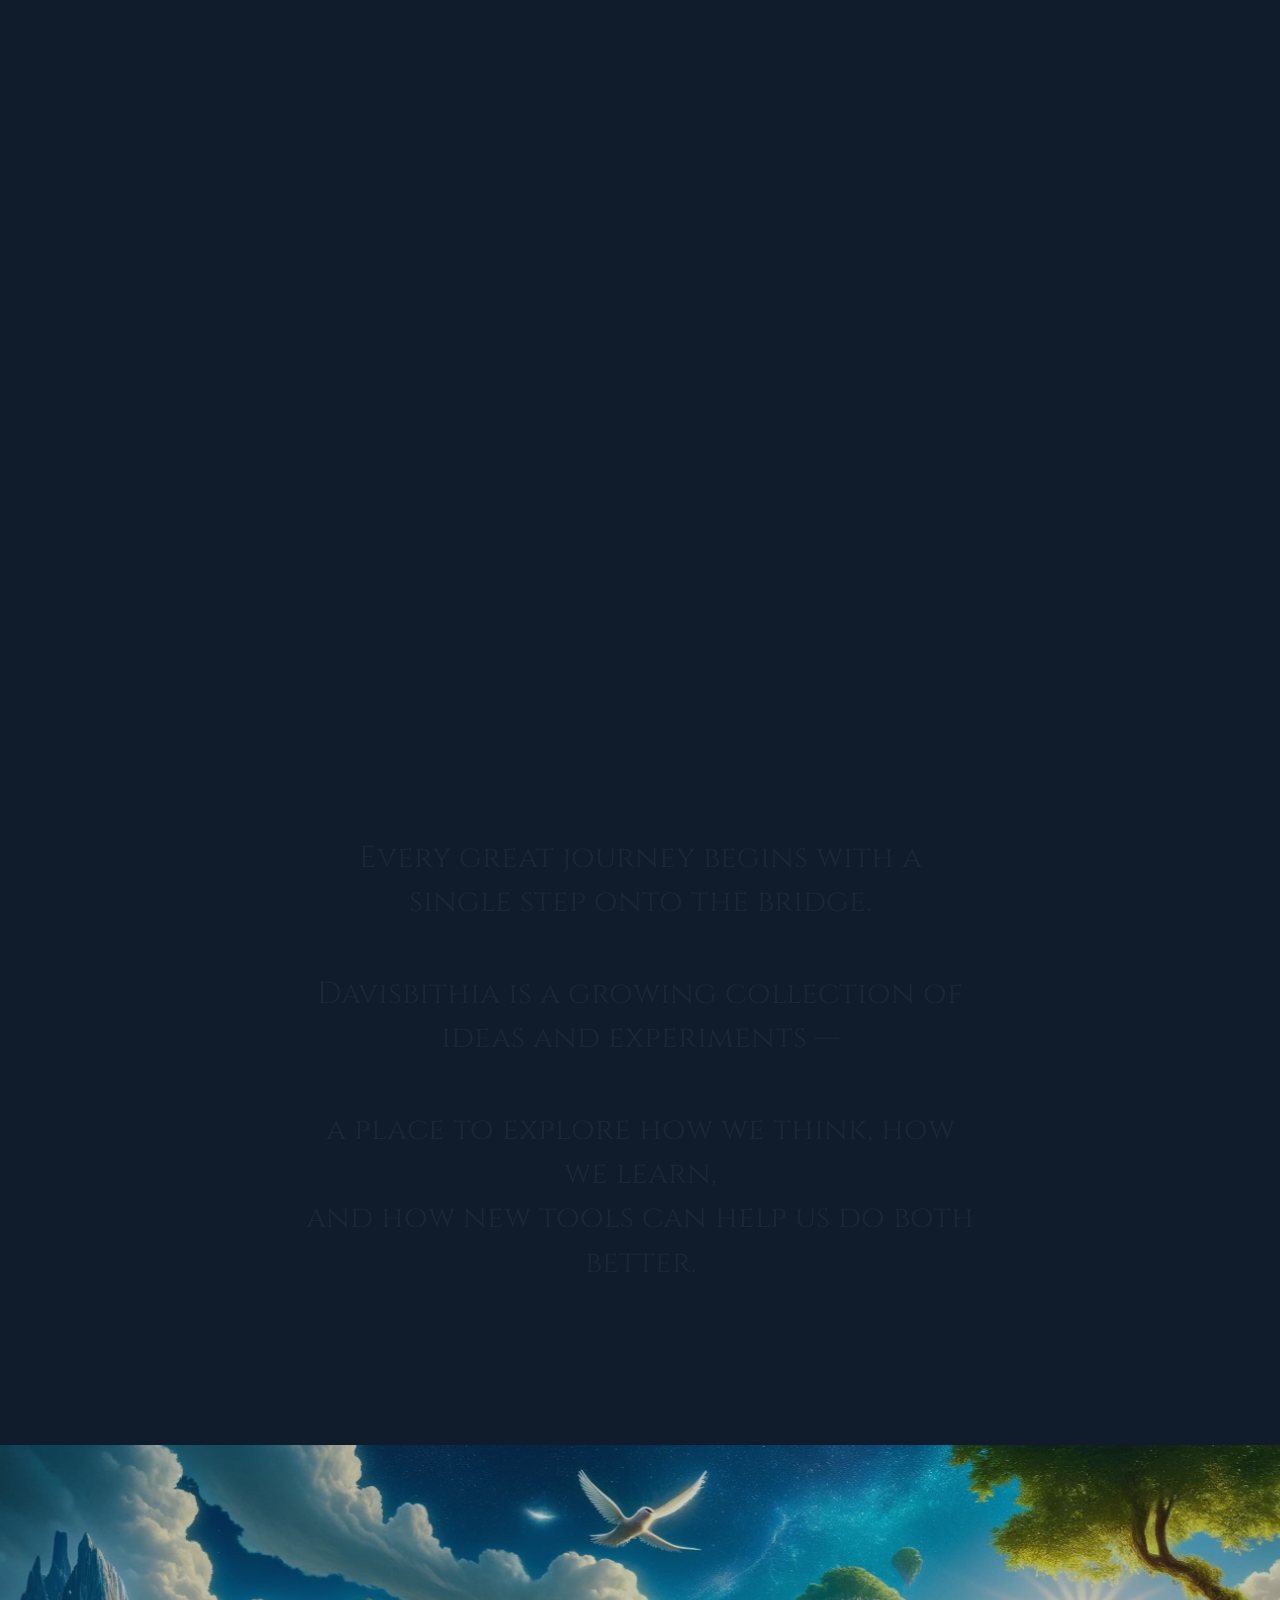
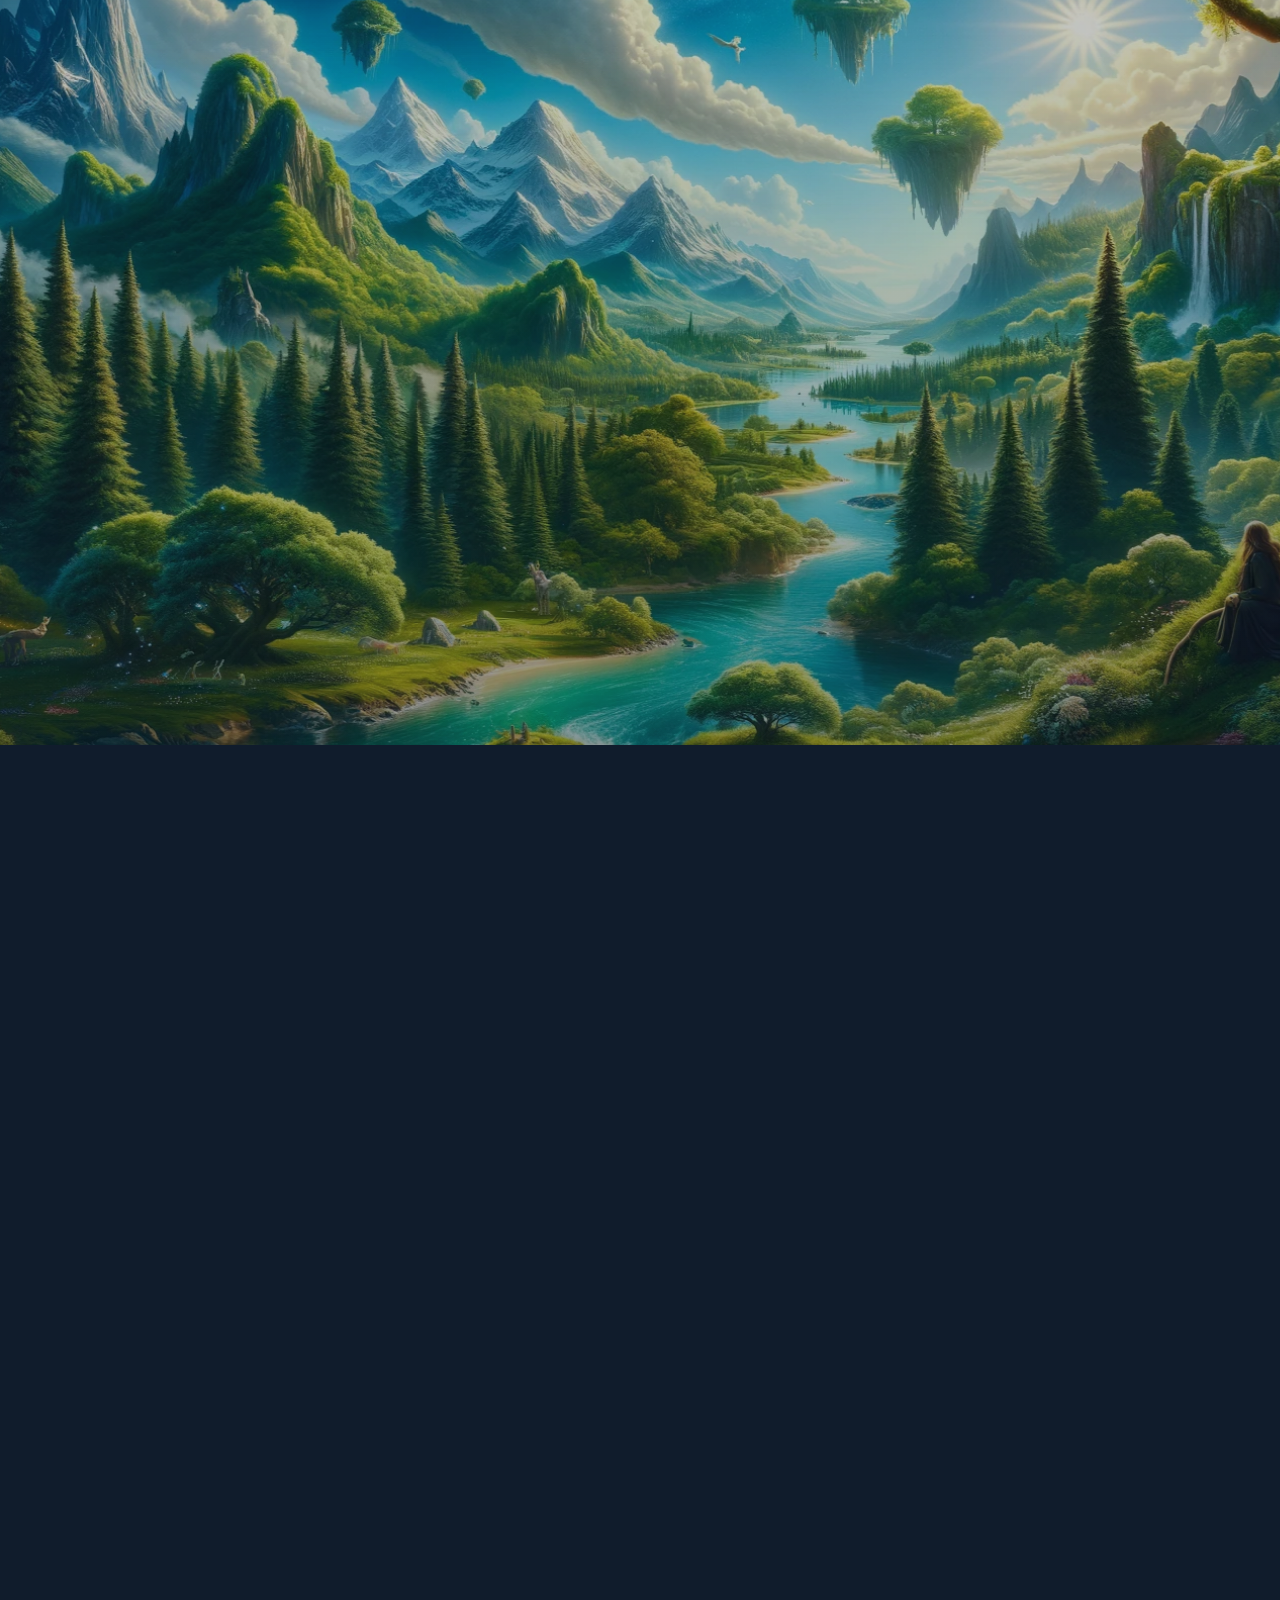
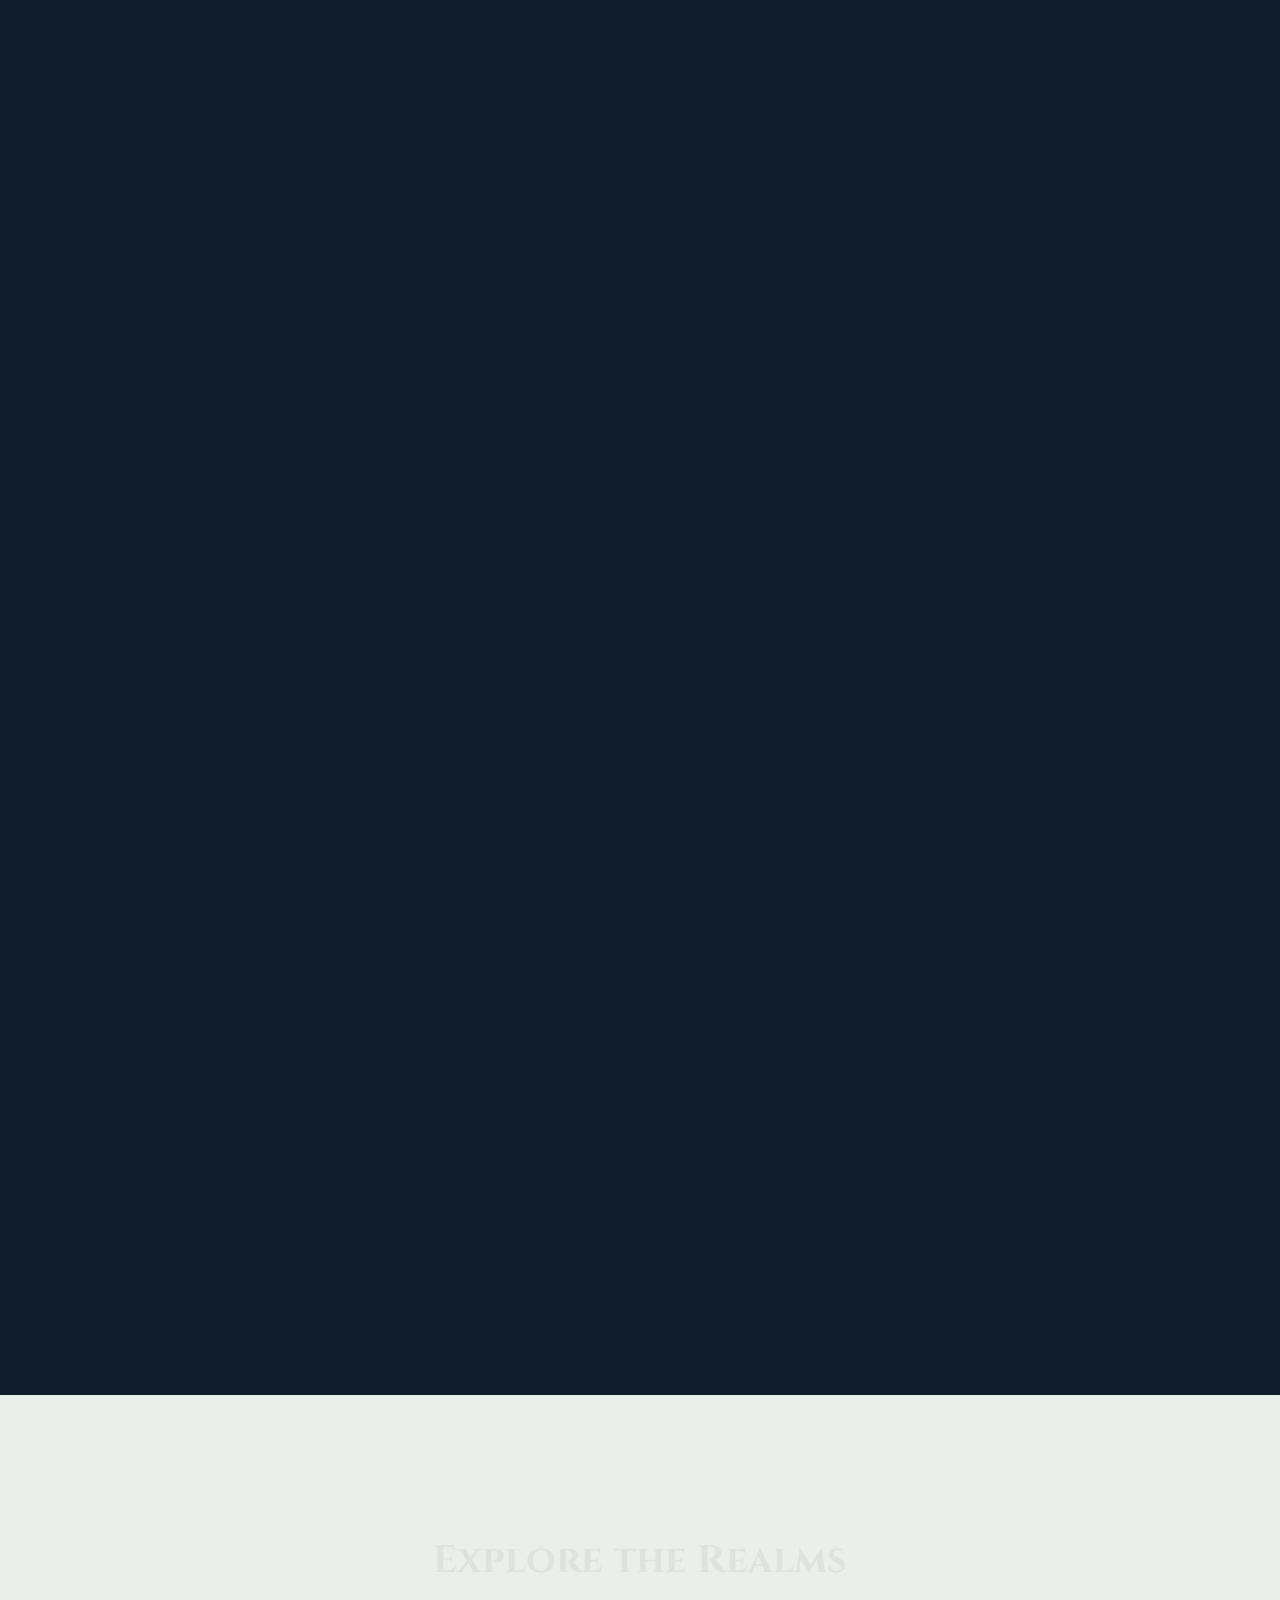
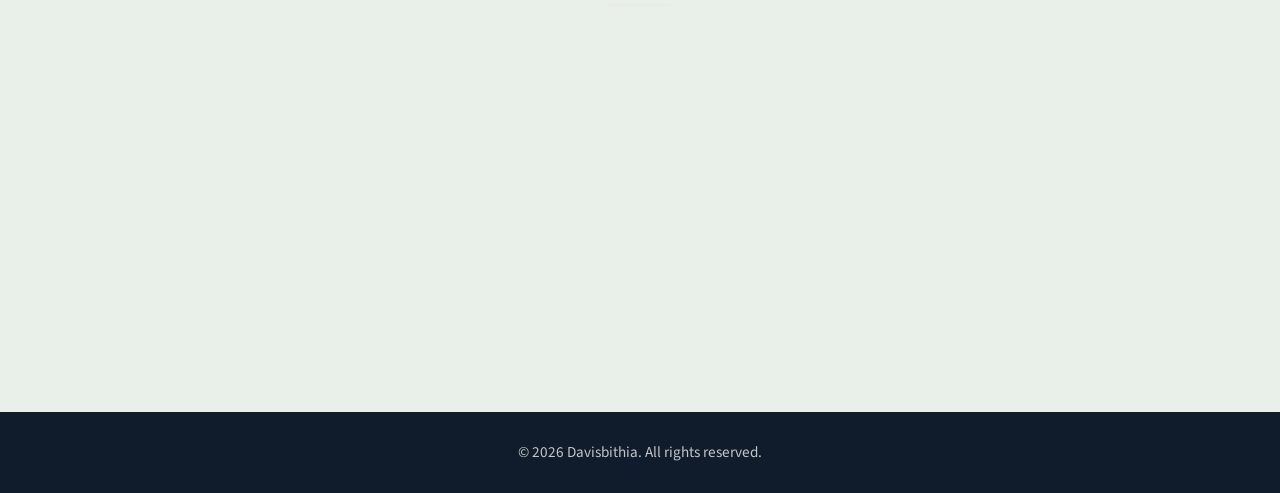
==== commit 9a7fca85: "Replace hero zoom with scroll-scrubbed flight frame sequence - Hero canvas now scrubs through a pre-" ====
--- a/index.html
+++ b/index.html
@@ -12,20 +12,18 @@
 </head>
 <body>
 
-    <!-- ========== Chapter 1: The Arrival (pinned hero) ========== -->
-    <section class="scene scene-hero" id="arrival">
-        <div class="scene-bg" data-hero-bg>
-            <img src="assets/davisbithia_dragon.jpg" alt="A golden dragon soars over an ivy-covered stone bridge in the valley of Davisbithia">
-        </div>
-        <div class="mist mist-1" aria-hidden="true"></div>
-        <div class="mist mist-2" aria-hidden="true"></div>
-        <canvas class="fireflies" aria-hidden="true"></canvas>
+    <!-- ========== Chapter 1: The Flight (scroll-scrubbed frame sequence) ========== -->
+    <section class="scene scene-flight" id="arrival">
+        <img class="flight-fallback" src="assets/frames/f-001.webp"
+             alt="A golden dragon soars over an ivy-covered stone bridge in the valley of Davisbithia">
+        <canvas class="flight-canvas" aria-hidden="true"></canvas>
         <div class="hero-copy">
             <p class="hero-kicker">Welcome to</p>
             <h1 class="hero-title">Davisbithia</h1>
             <p class="hero-tagline">A land of enchantment and wonder.</p>
         </div>
-        <p class="scroll-hint" aria-hidden="true">Scroll to begin the journey<span class="chevron"></span></p>
+        <p class="flight-caption" aria-hidden="true">Ride the wind into the valley&hellip;</p>
+        <p class="scroll-hint" aria-hidden="true">Scroll to take flight<span class="chevron"></span></p>
     </section>
 
     <!-- ========== Chapter 2: Crossing (text interlude) ========== -->
--- a/style.css
+++ b/style.css
@@ -48,14 +48,48 @@
     display: block;
 }
 
-/* --- Chapter 1: hero --- */
-
-.scene-hero::after {          /* gentle darkening for text legibility */
+/* --- Chapter 1: the flight --- */
+
+.flight-canvas {
+    position: absolute;
+    inset: 0;
+    width: 100%;
+    height: 100%;
+    display: block;
+}
+
+/* Static first frame shown before JS runs and for reduced-motion users;
+   the canvas paints over it once frames load. */
+.flight-fallback {
+    position: absolute;
+    inset: 0;
+    width: 100%;
+    height: 100%;
+    object-fit: cover;
+}
+
+.scene-flight::after {        /* gentle darkening for text legibility */
     content: "";
     position: absolute;
     inset: 0;
-    background: linear-gradient(rgba(16, 28, 44, 0.25), rgba(16, 28, 44, 0.5));
+    background: linear-gradient(rgba(16, 28, 44, 0.18), rgba(16, 28, 44, 0.38));
     pointer-events: none;
+}
+
+.flight-caption {
+    position: absolute;
+    z-index: 3;
+    left: 0;
+    right: 0;
+    bottom: 18%;
+    margin: 0;
+    padding: 0 1.5rem;
+    text-align: center;
+    font-family: var(--heading);
+    font-size: clamp(1.4rem, 4vw, 2.4rem);
+    color: #fff;
+    text-shadow: 0 3px 18px rgba(0, 0, 0, 0.7);
+    opacity: 0;
 }
 
 .hero-copy {
@@ -122,35 +156,6 @@
 @keyframes bob {
     0%, 100% { transform: rotate(45deg) translate(0, 0); }
     50%      { transform: rotate(45deg) translate(4px, 4px); }
-}
-
-/* --- drifting mist layers --- */
-
-.mist {
-    position: absolute;
-    inset: -20% -40%;
-    z-index: 2;
-    pointer-events: none;
-    will-change: transform;
-}
-
-.mist-1 {
-    background: radial-gradient(ellipse 60% 30% at 30% 75%,
-        rgba(233, 240, 234, 0.35), transparent 70%);
-}
-
-.mist-2 {
-    background: radial-gradient(ellipse 55% 25% at 70% 60%,
-        rgba(240, 205, 126, 0.18), transparent 70%);
-}
-
-/* --- fireflies canvas --- */
-
-.fireflies {
-    position: absolute;
-    inset: 0;
-    z-index: 2;
-    pointer-events: none;
 }
 
 /* --- Chapter 3: valley scene --- */
@@ -303,5 +308,6 @@
         justify-content: center;
         gap: 1.5rem;
     }
-    .fireflies { display: none; }
-}
+    .flight-canvas { display: none; }
+    .flight-caption { display: none; }
+}
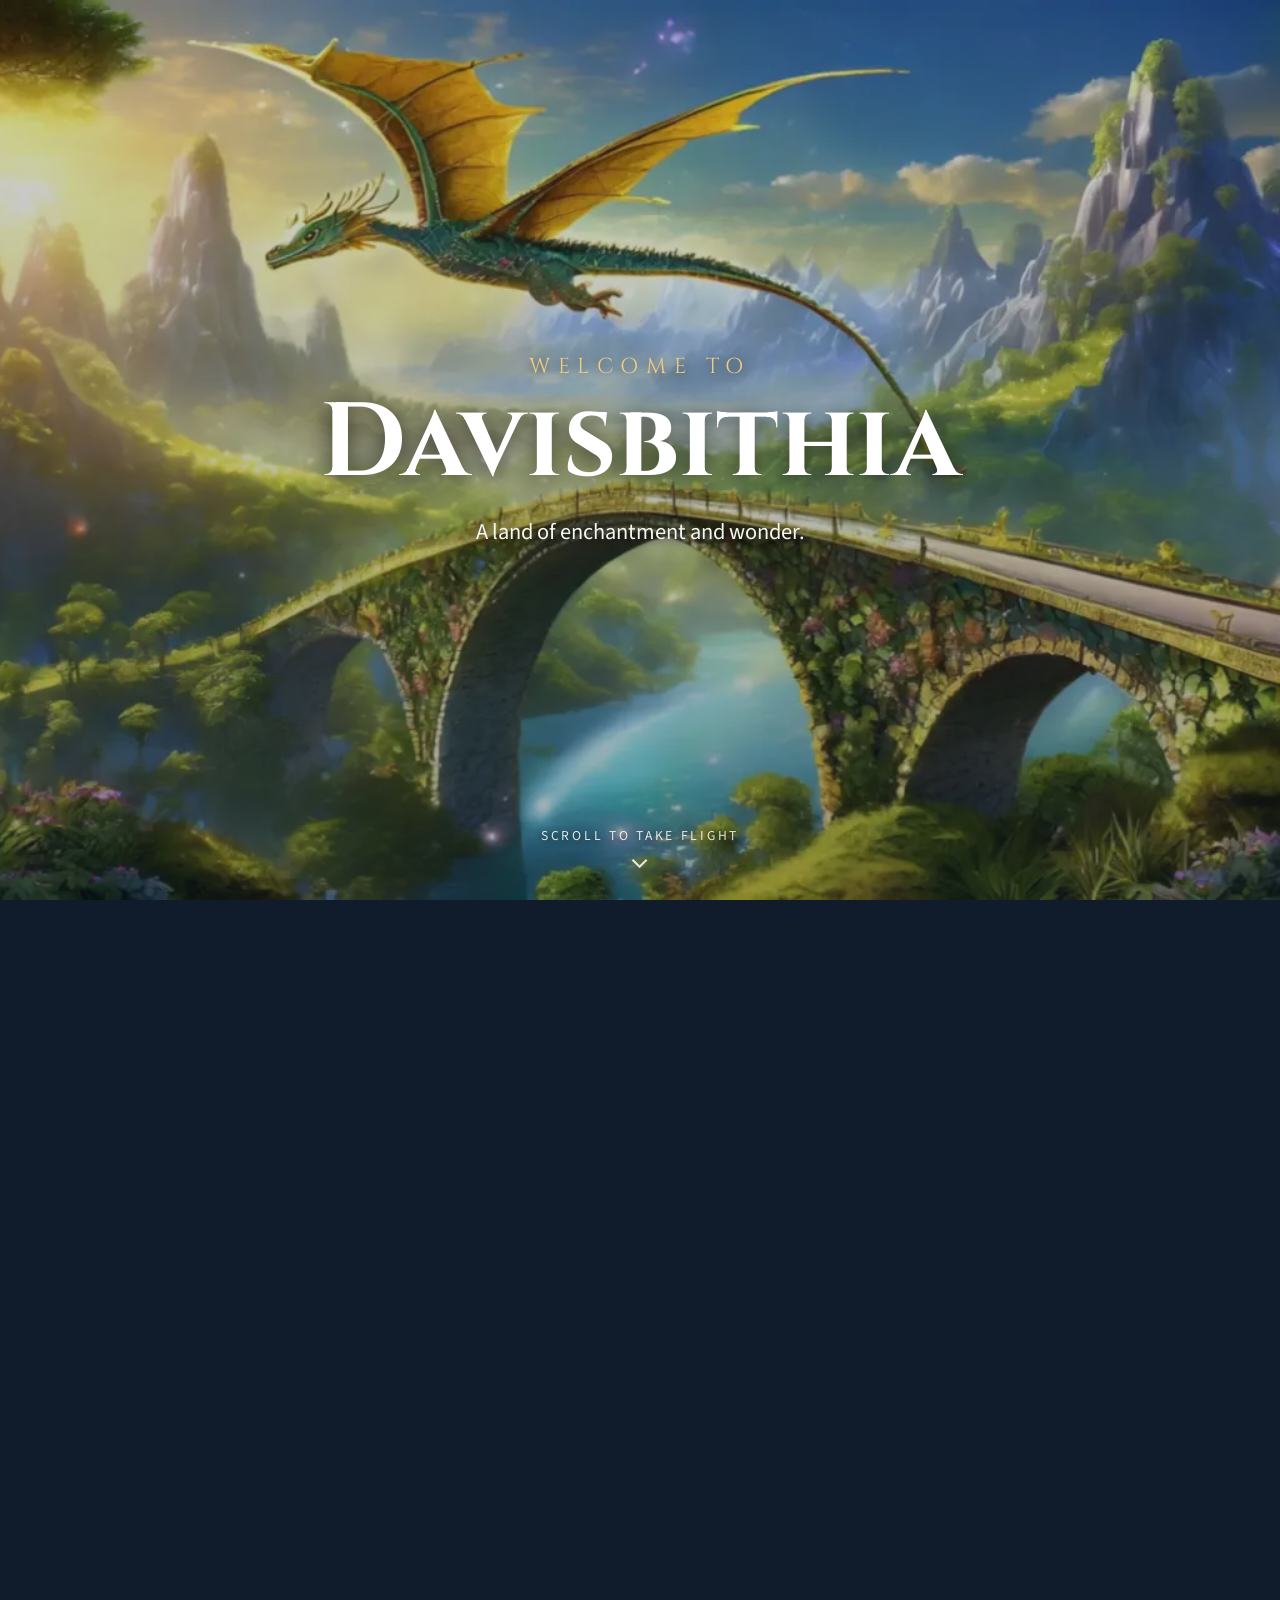
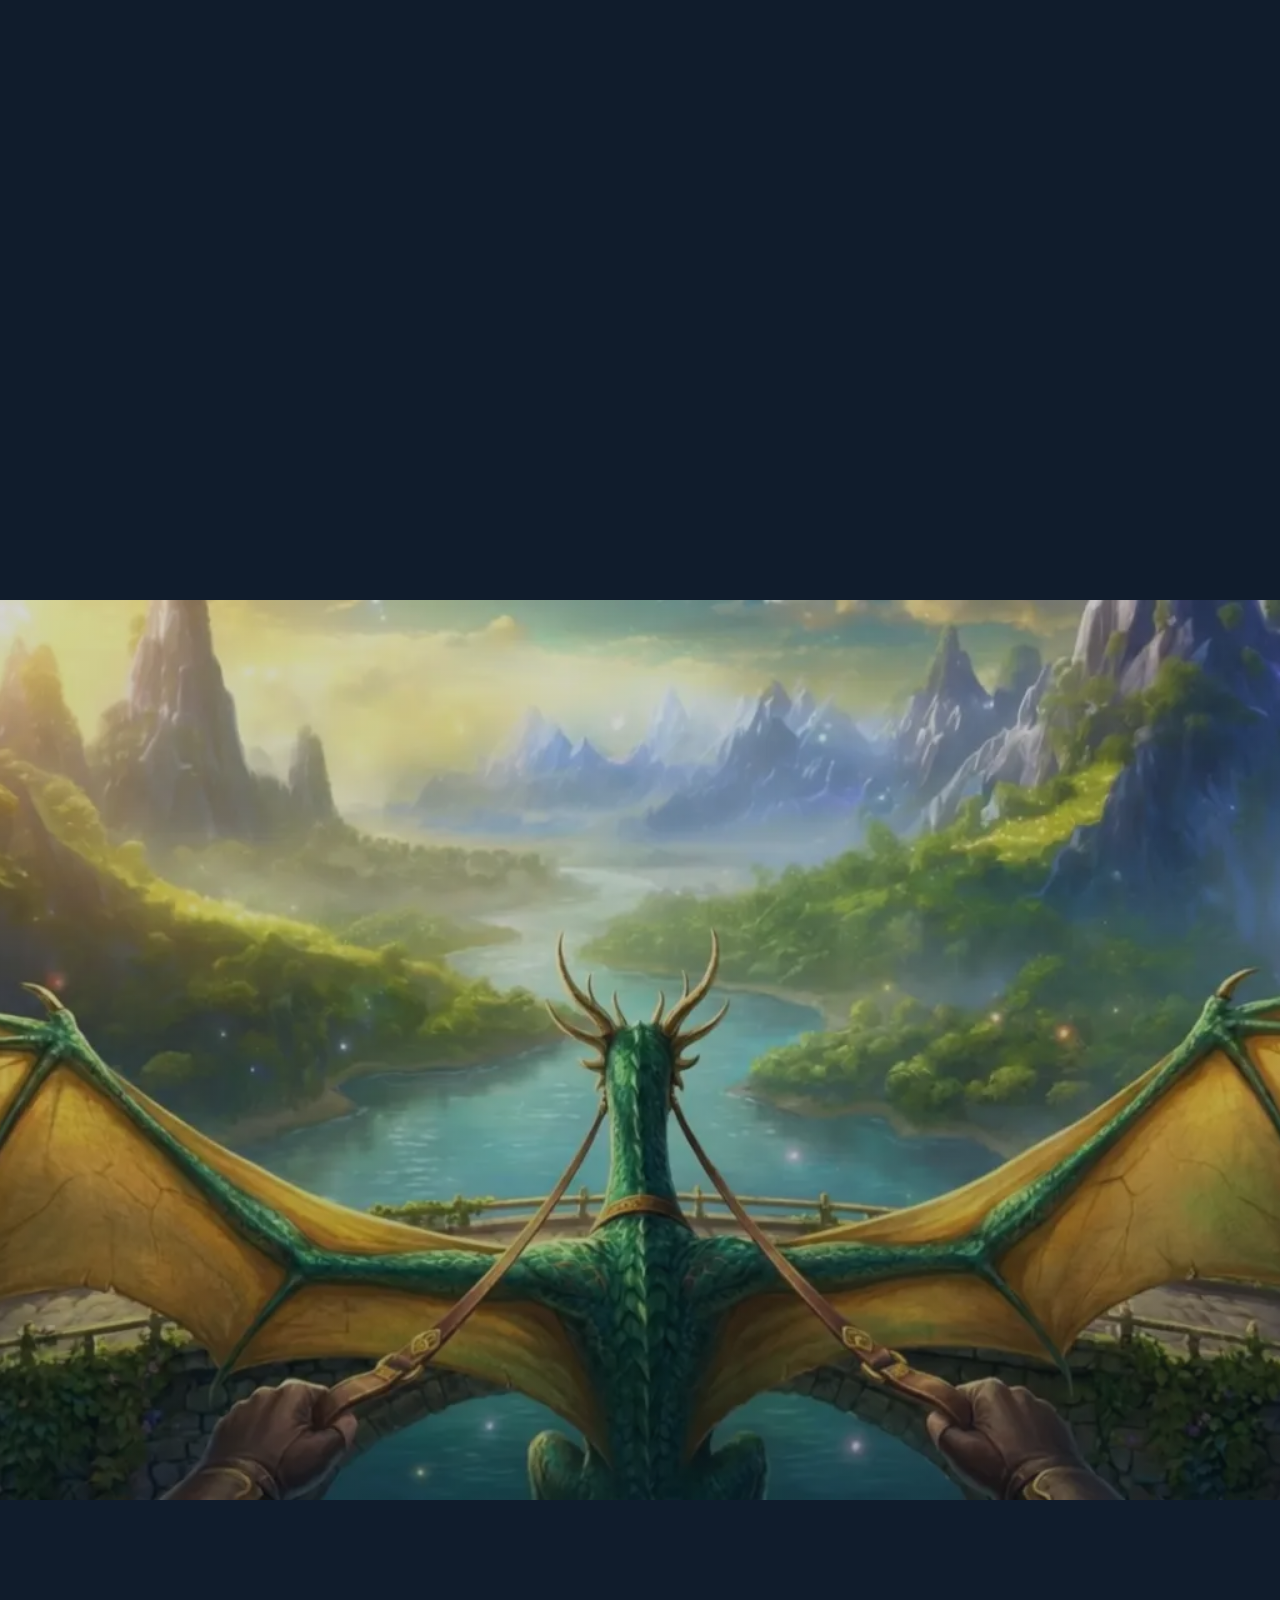
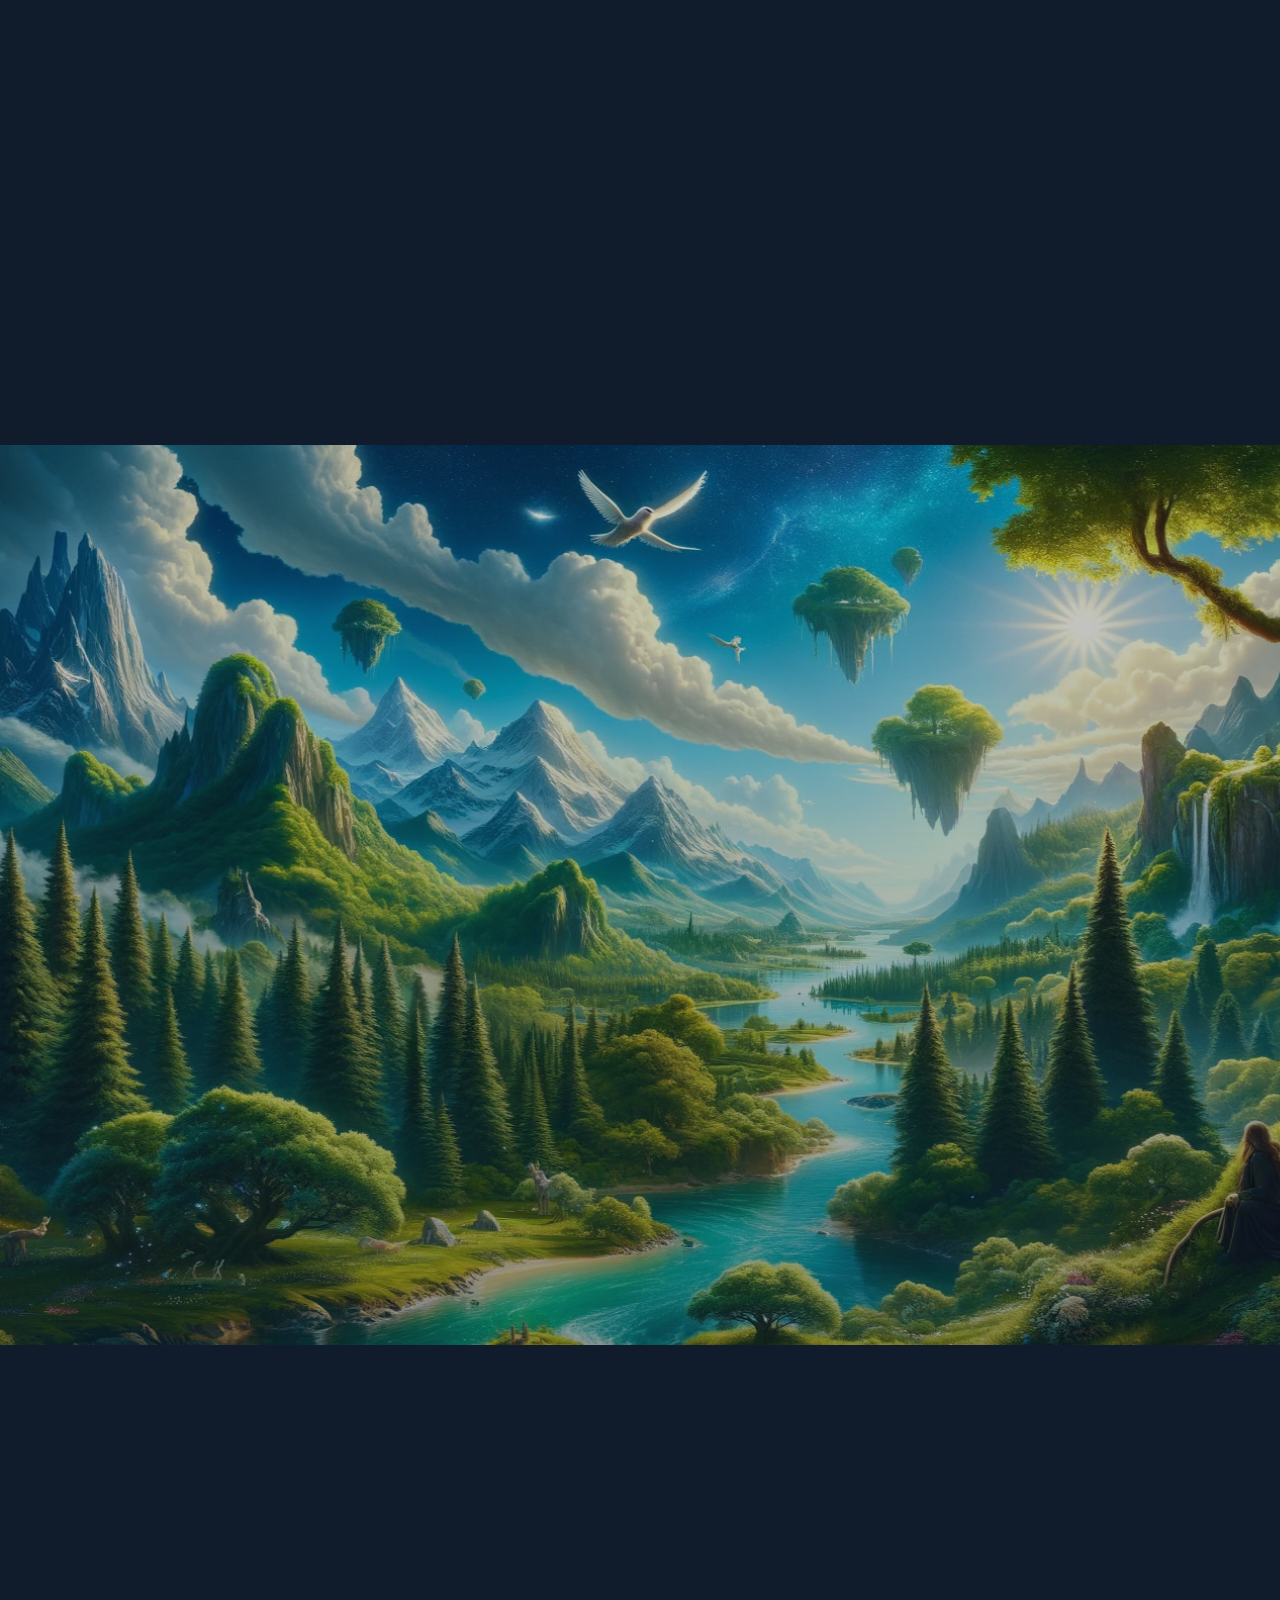
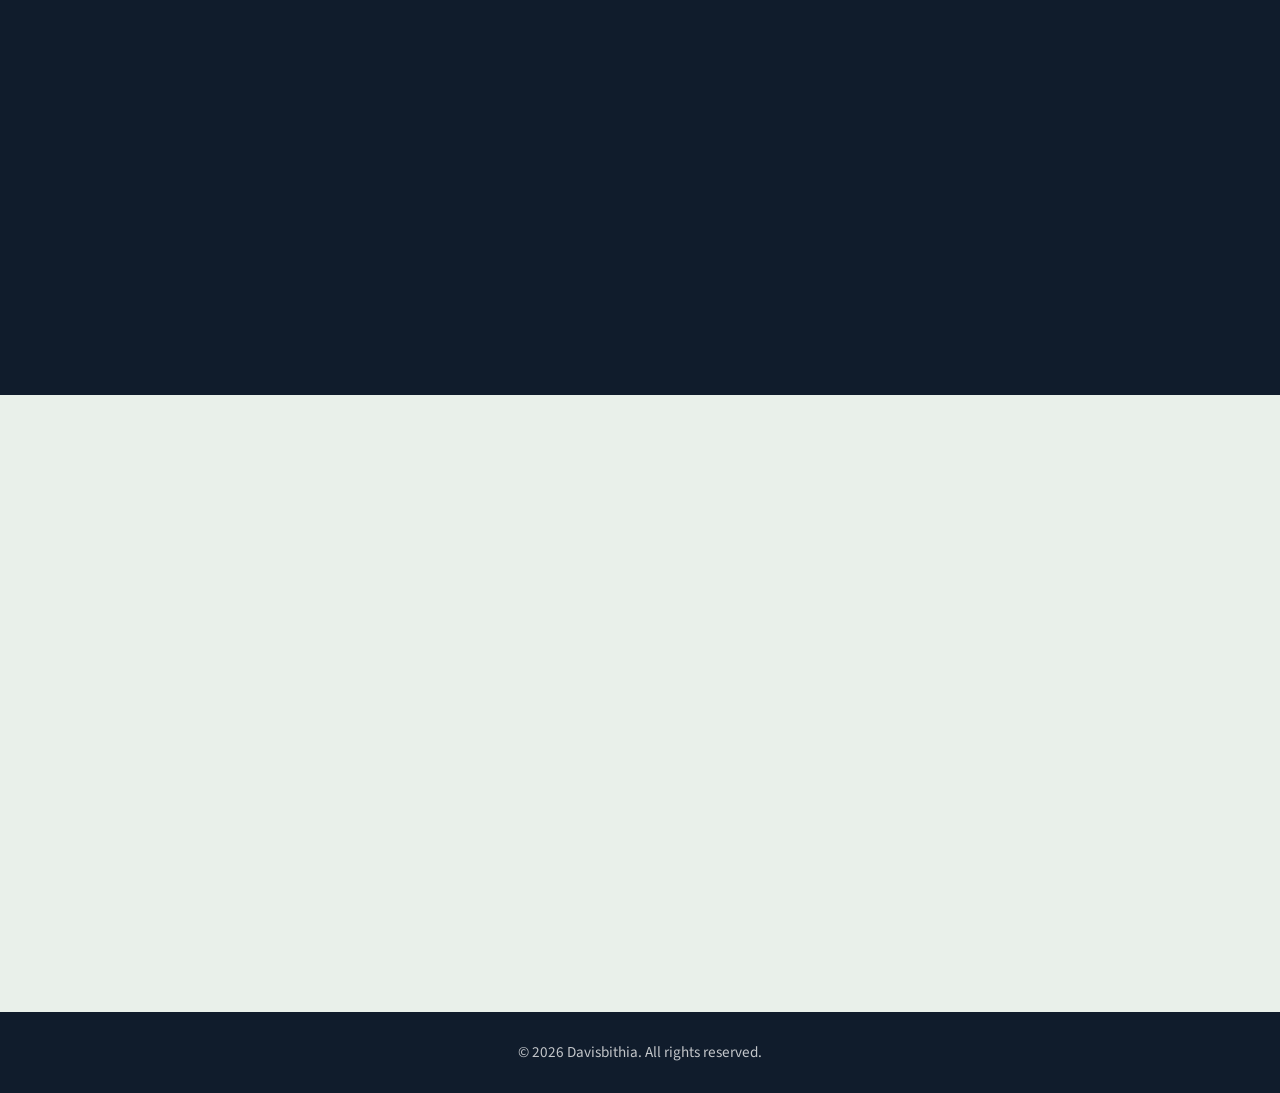
==== commit bbb59ab3: "Chapter 2: POV dragonback takeoff as second scroll-scrubbed sequence Generate POV start image (Nano " ====
--- a/index.html
+++ b/index.html
@@ -22,8 +22,16 @@
             <h1 class="hero-title">Davisbithia</h1>
             <p class="hero-tagline">A land of enchantment and wonder.</p>
         </div>
-        <p class="flight-caption" aria-hidden="true">Ride the wind into the valley&hellip;</p>
+        <p class="flight-caption" aria-hidden="true">Climb aboard&hellip;</p>
         <p class="scroll-hint" aria-hidden="true">Scroll to take flight<span class="chevron"></span></p>
+    </section>
+
+    <!-- ========== Chapter 1b: The Ride (POV dragonback frame sequence) ========== -->
+    <section class="scene scene-ride" id="ride">
+        <img class="flight-fallback" src="assets/frames2/f-001.webp"
+             alt="View from the dragon's back: its head and reins ahead as it leaps from the bridge into the valley">
+        <canvas class="ride-canvas" aria-hidden="true"></canvas>
+        <p class="flight-caption ride-caption" aria-hidden="true">Ride the wind into the valley&hellip;</p>
     </section>
 
     <!-- ========== Chapter 2: Crossing (text interlude) ========== -->
--- a/style.css
+++ b/style.css
@@ -50,7 +50,8 @@
 
 /* --- Chapter 1: the flight --- */
 
-.flight-canvas {
+.flight-canvas,
+.ride-canvas {
     position: absolute;
     inset: 0;
     width: 100%;
@@ -68,7 +69,8 @@
     object-fit: cover;
 }
 
-.scene-flight::after {        /* gentle darkening for text legibility */
+.scene-flight::after,
+.scene-ride::after {          /* gentle darkening for text legibility */
     content: "";
     position: absolute;
     inset: 0;
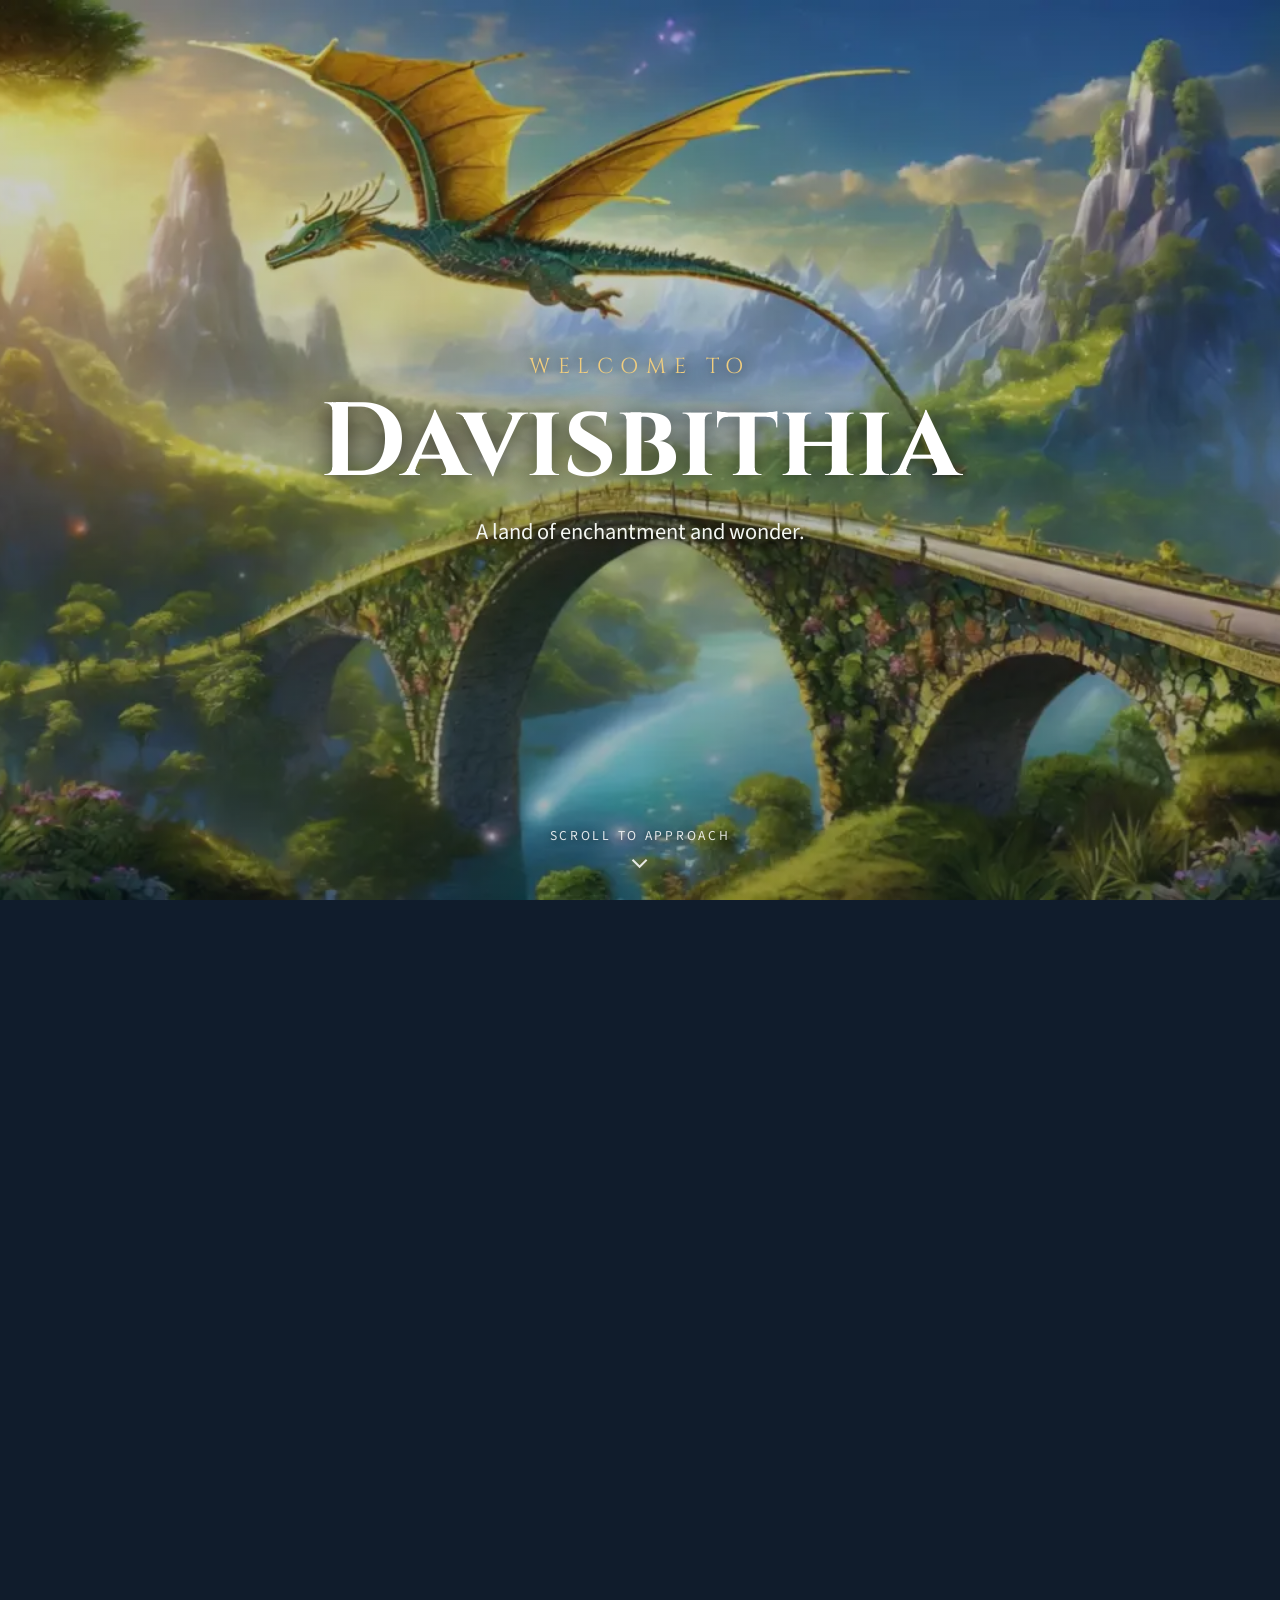
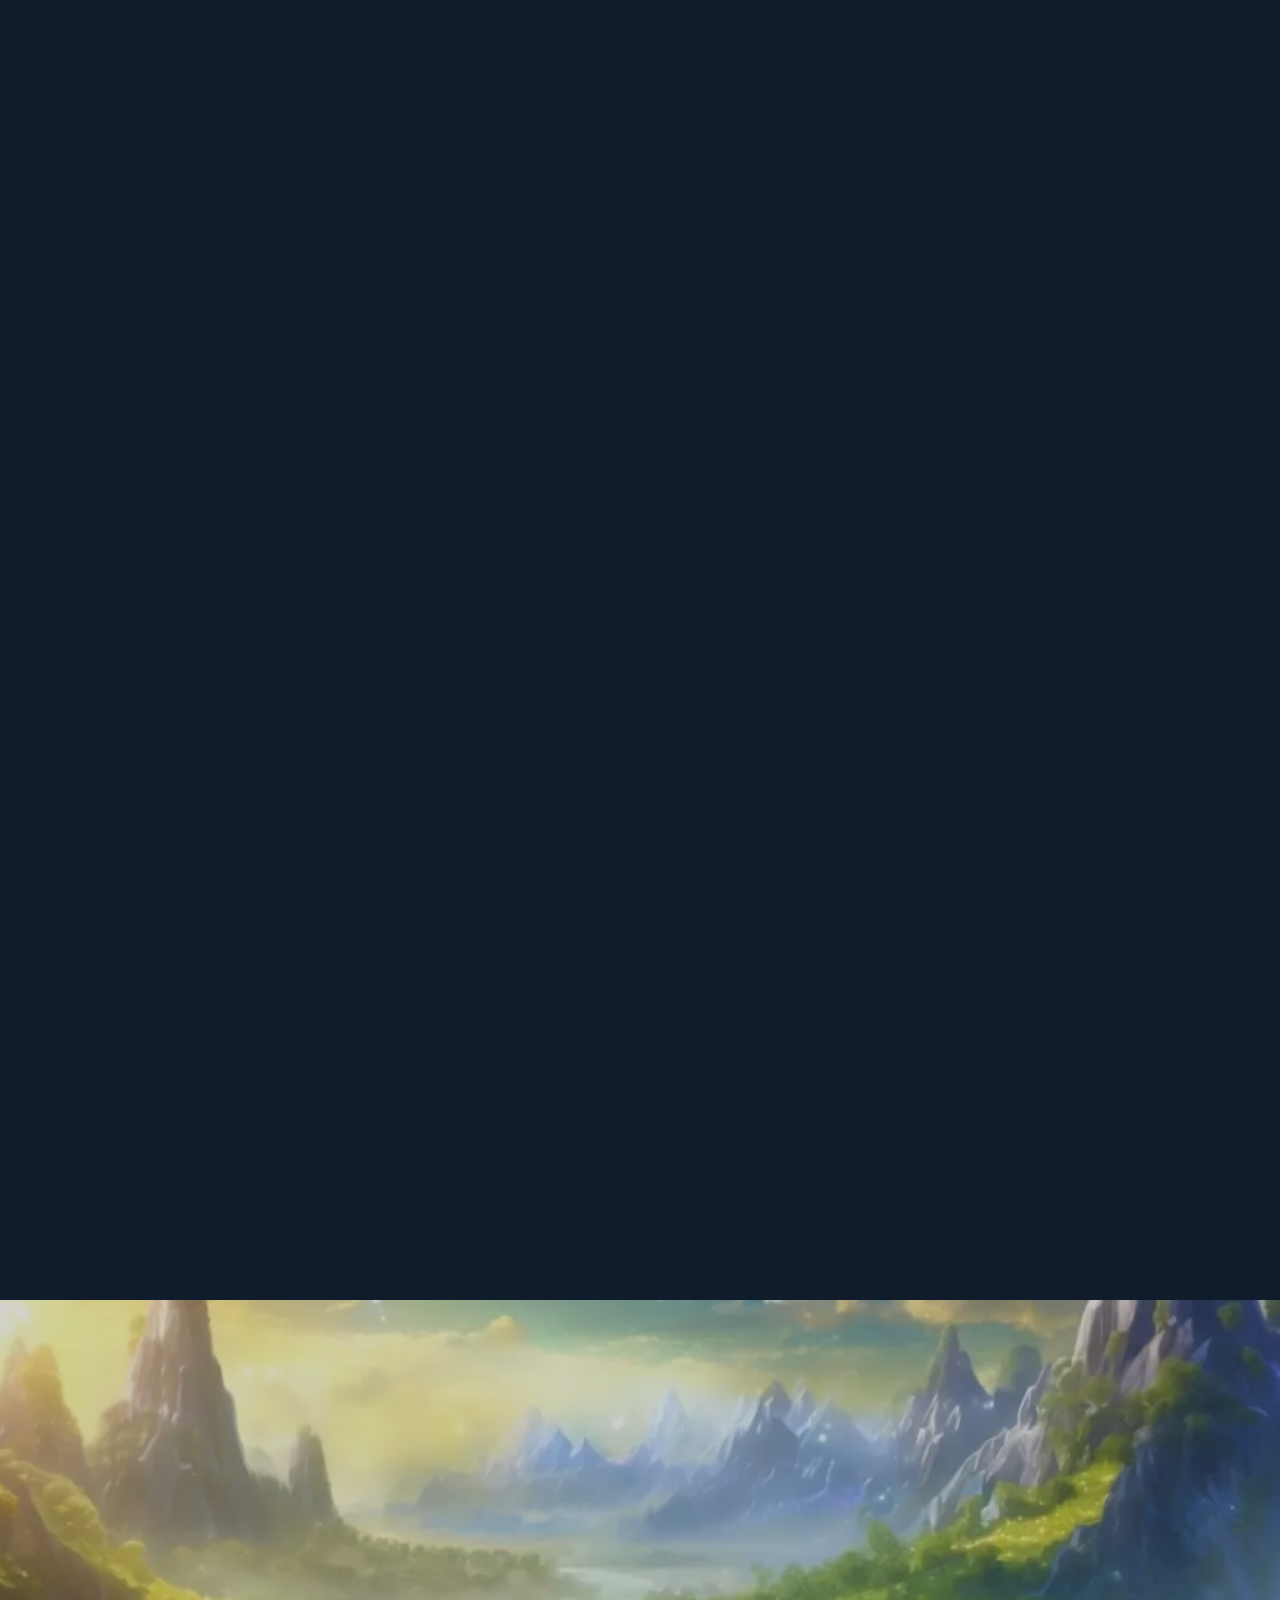
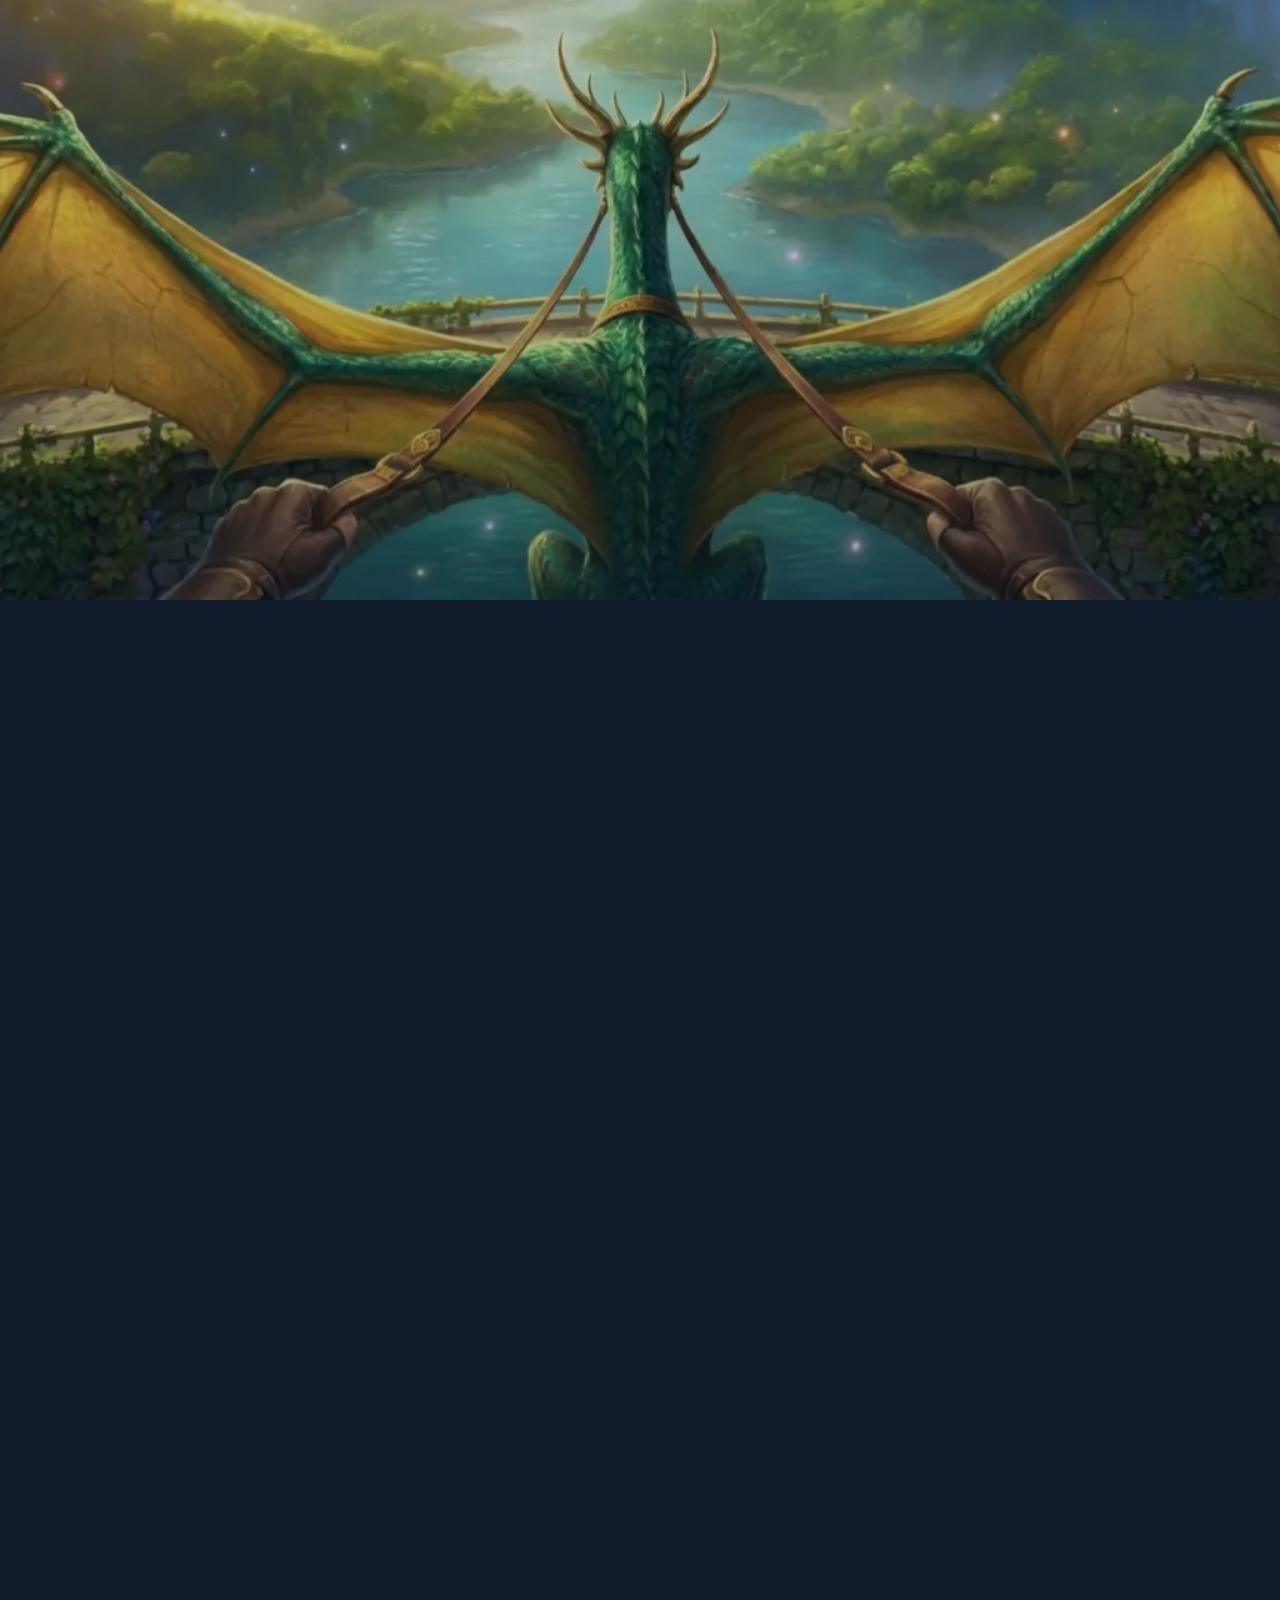
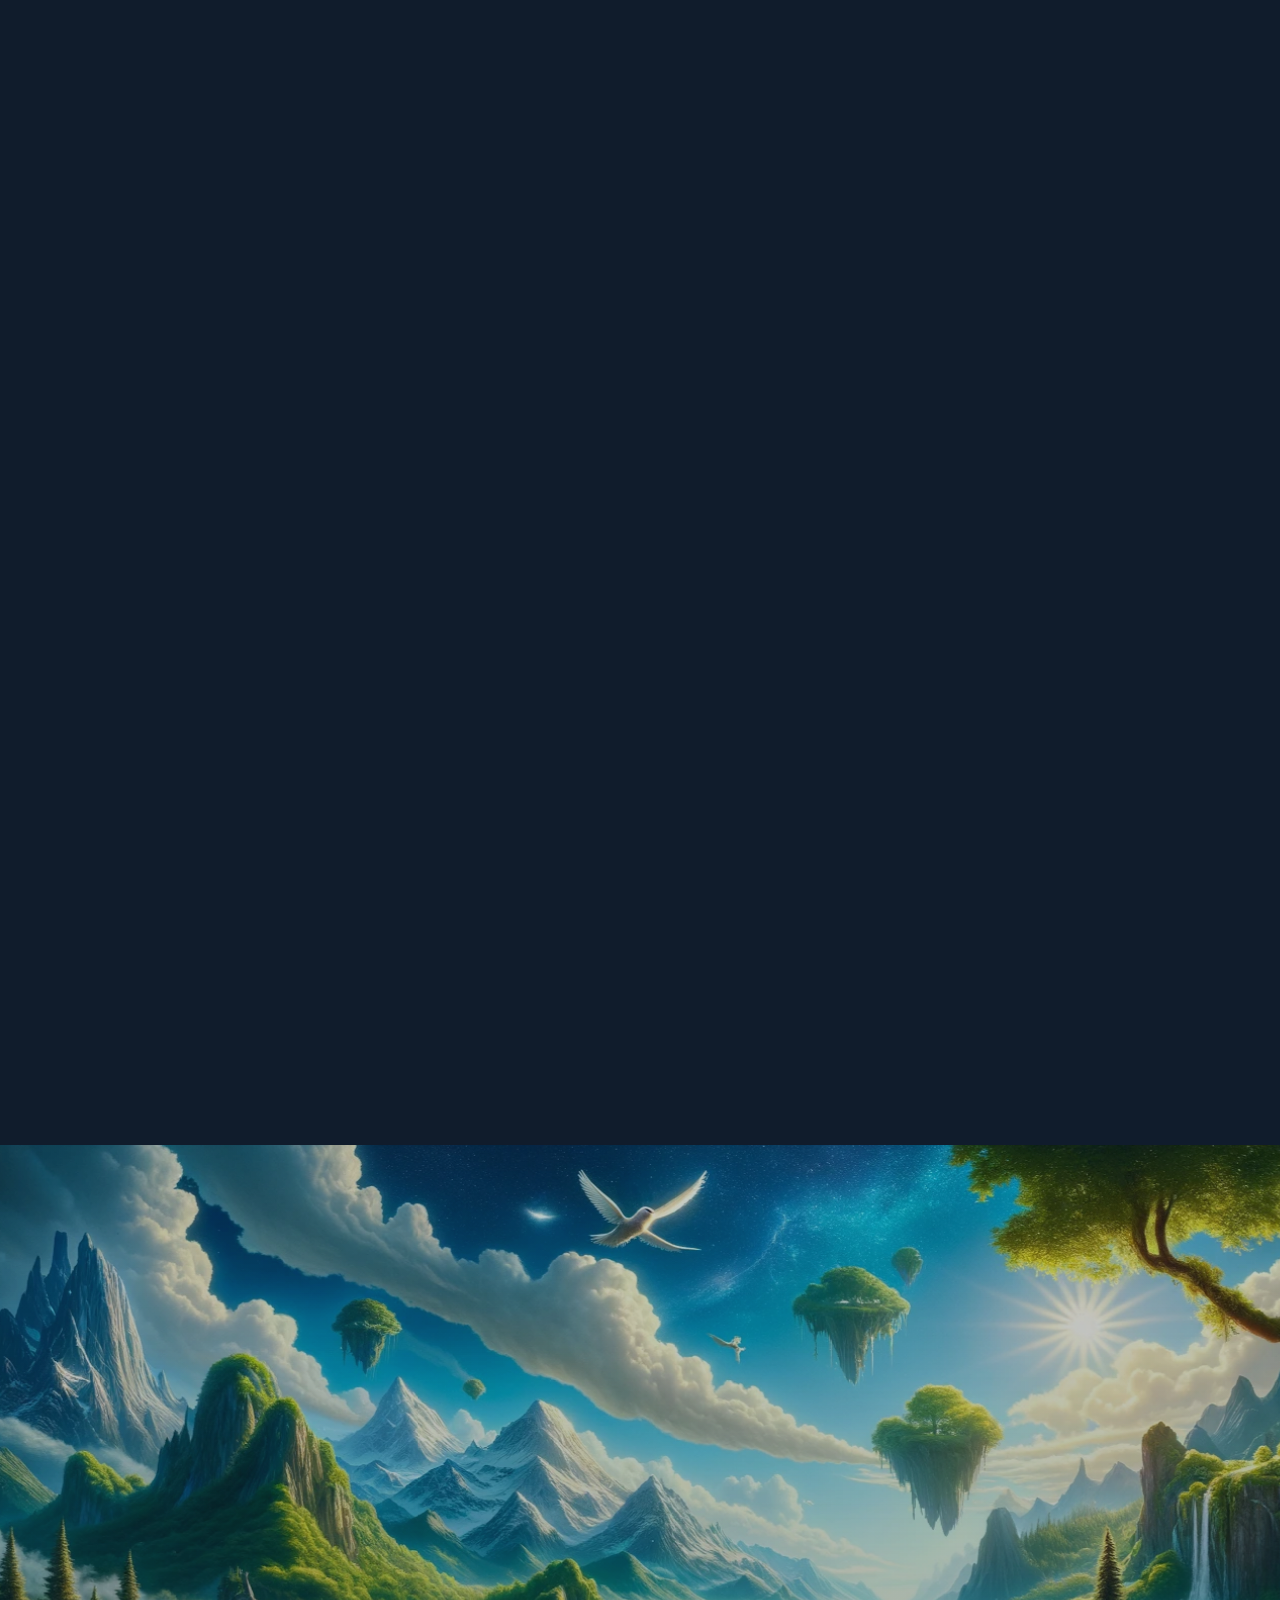
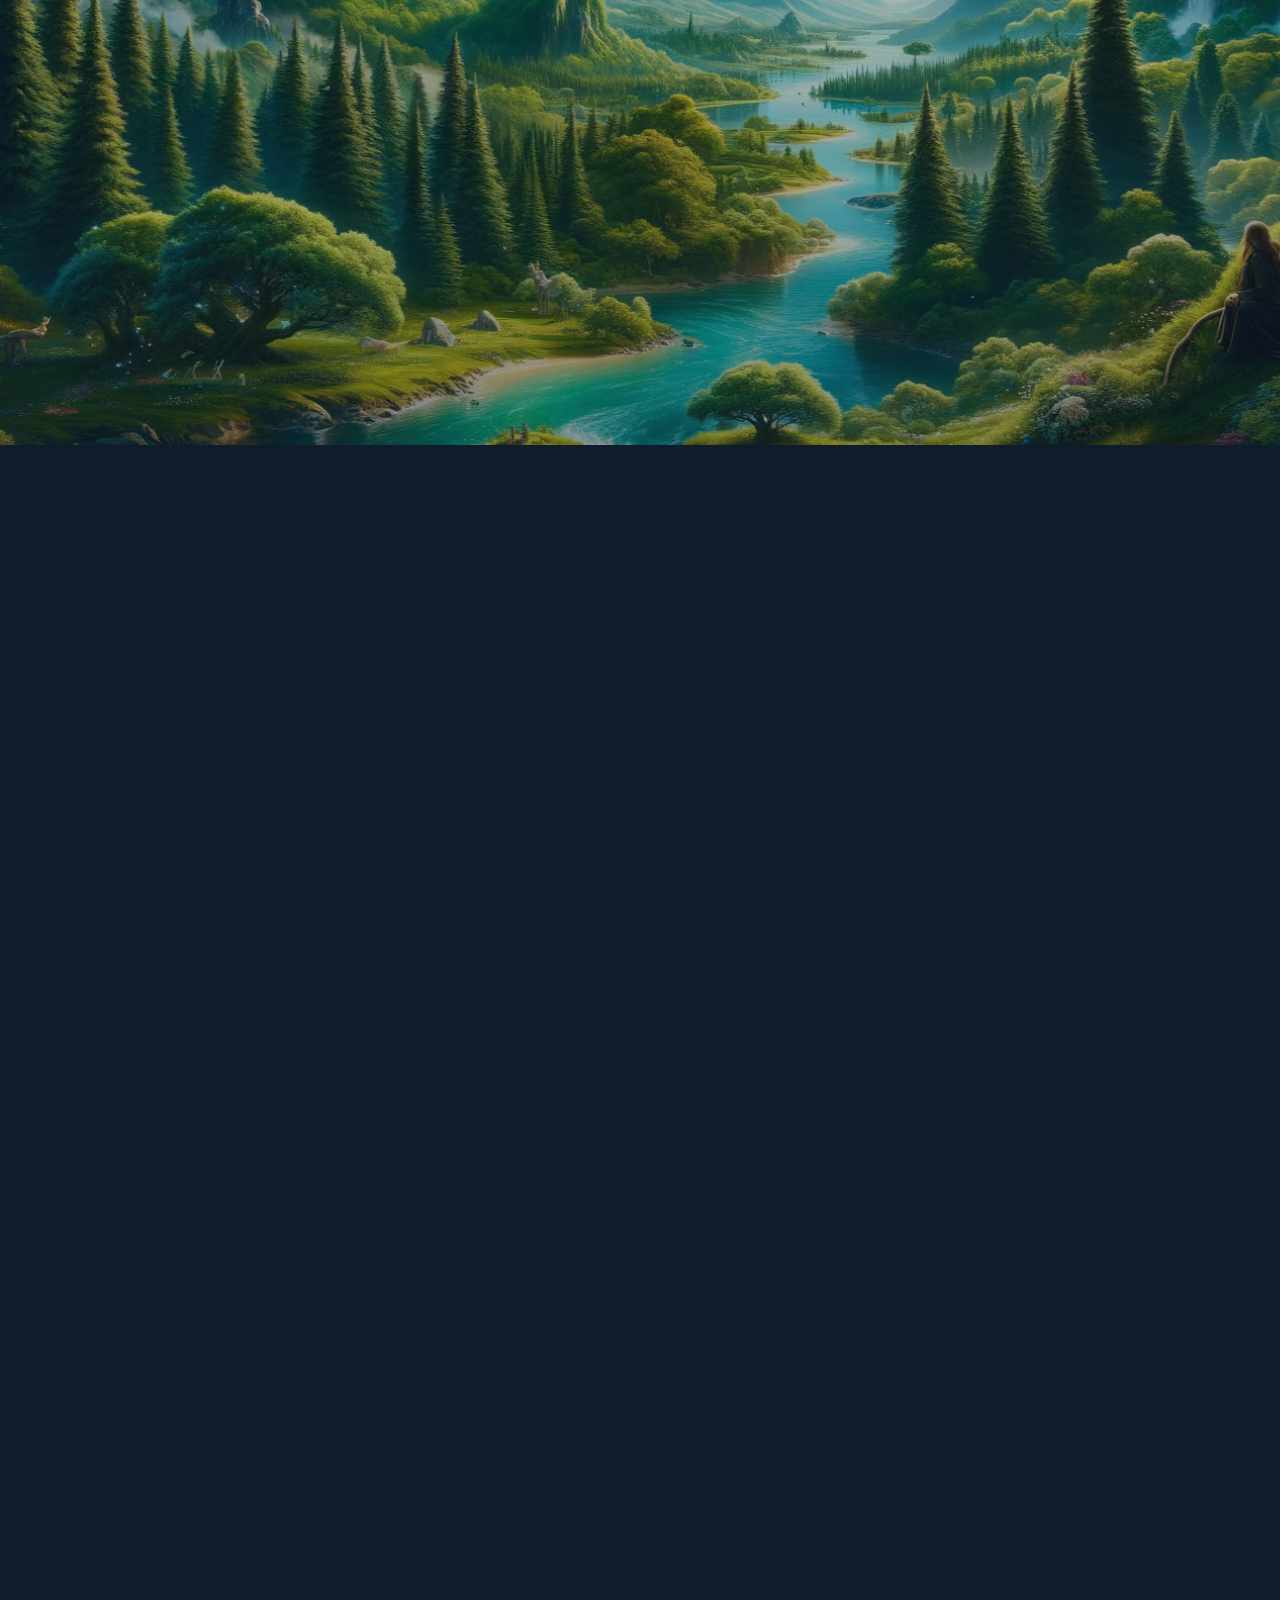
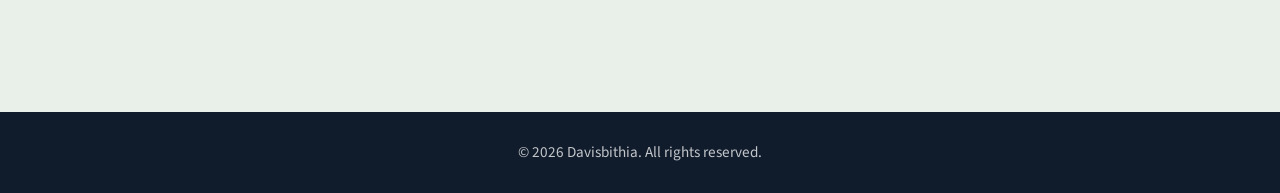
==== commit 8149f7bf: "Rewire scene 1 as mount sequence (approach and climb aboard) Co-Authored-By: Claude Fable 5 <noreply" ====
--- a/index.html
+++ b/index.html
@@ -15,7 +15,7 @@
     <!-- ========== Chapter 1: The Flight (scroll-scrubbed frame sequence) ========== -->
     <section class="scene scene-flight" id="arrival">
         <img class="flight-fallback" src="assets/frames/f-001.webp"
-             alt="A golden dragon soars over an ivy-covered stone bridge in the valley of Davisbithia">
+             alt="An emerald dragon stands waiting on an ivy-covered stone bridge above the valley of Davisbithia">
         <canvas class="flight-canvas" aria-hidden="true"></canvas>
         <div class="hero-copy">
             <p class="hero-kicker">Welcome to</p>
@@ -23,7 +23,7 @@
             <p class="hero-tagline">A land of enchantment and wonder.</p>
         </div>
         <p class="flight-caption" aria-hidden="true">Climb aboard&hellip;</p>
-        <p class="scroll-hint" aria-hidden="true">Scroll to take flight<span class="chevron"></span></p>
+        <p class="scroll-hint" aria-hidden="true">Scroll to approach<span class="chevron"></span></p>
     </section>
 
     <!-- ========== Chapter 1b: The Ride (POV dragonback frame sequence) ========== -->
